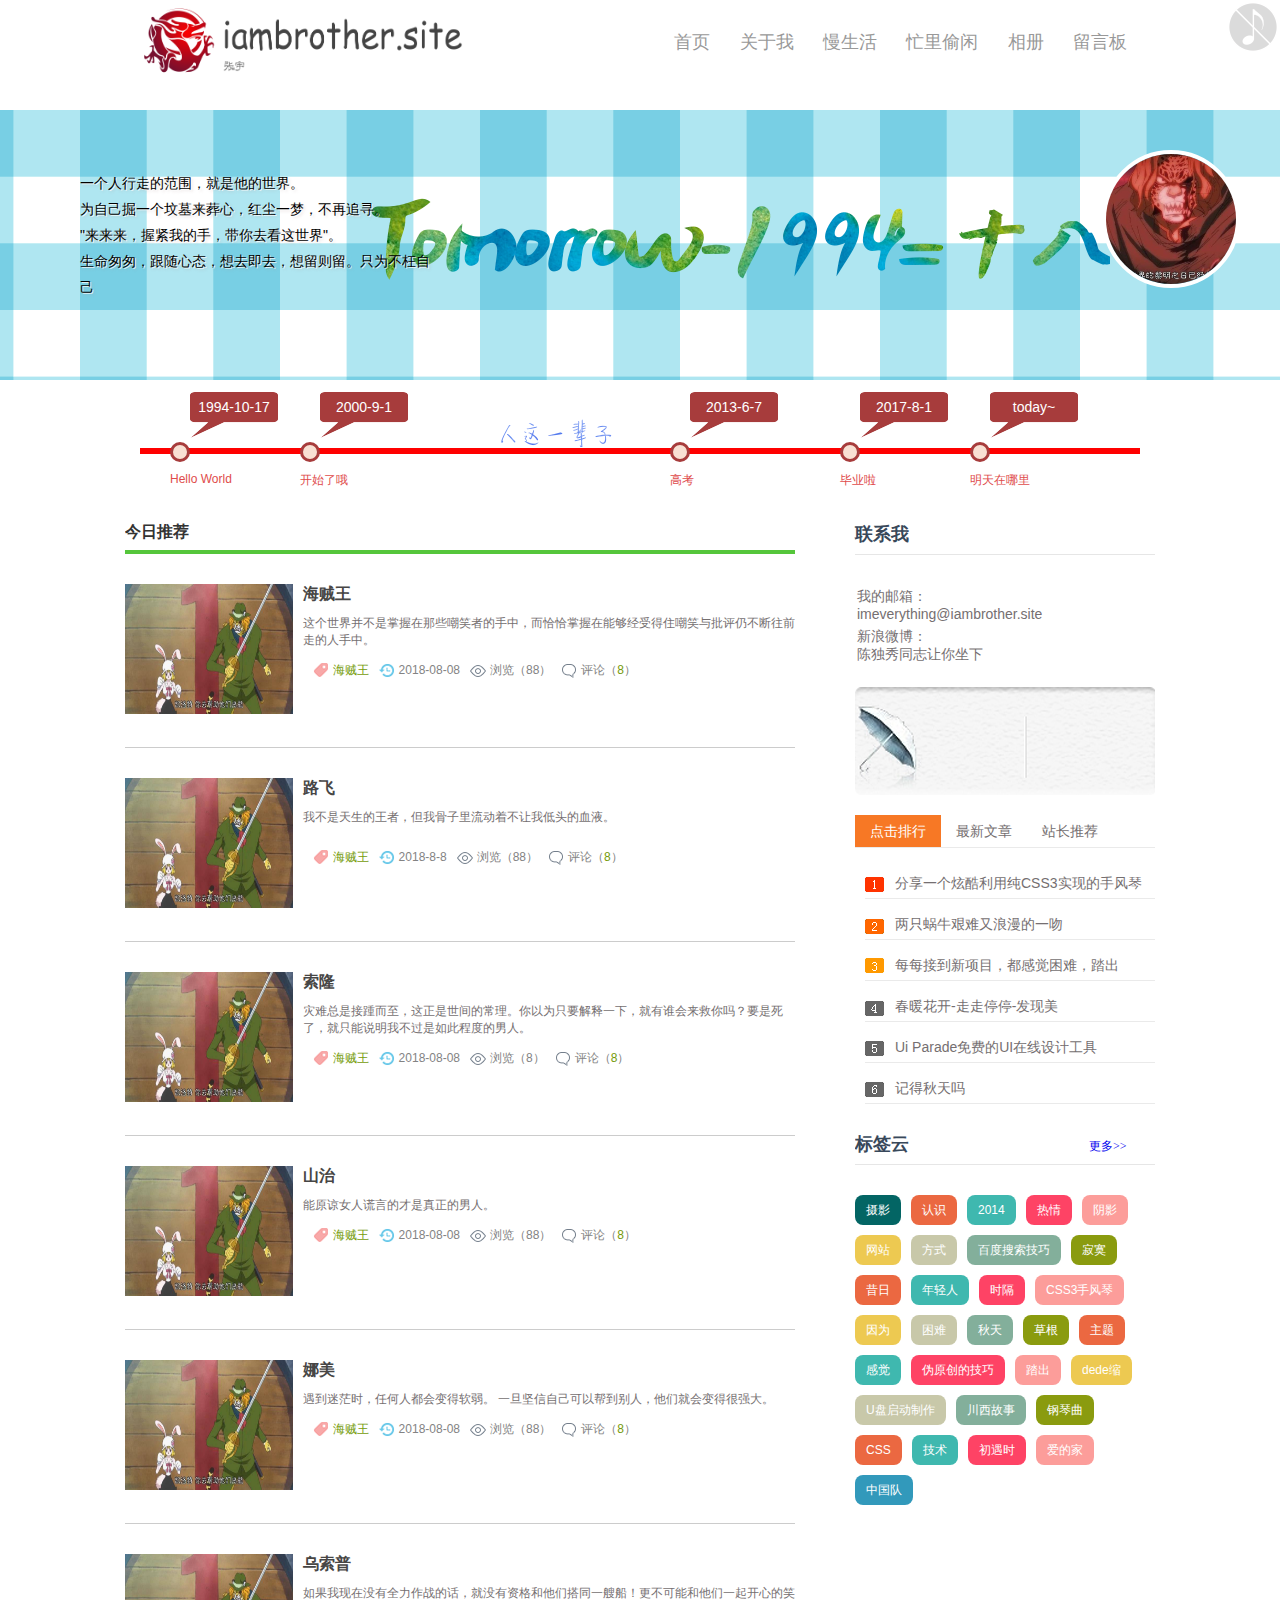
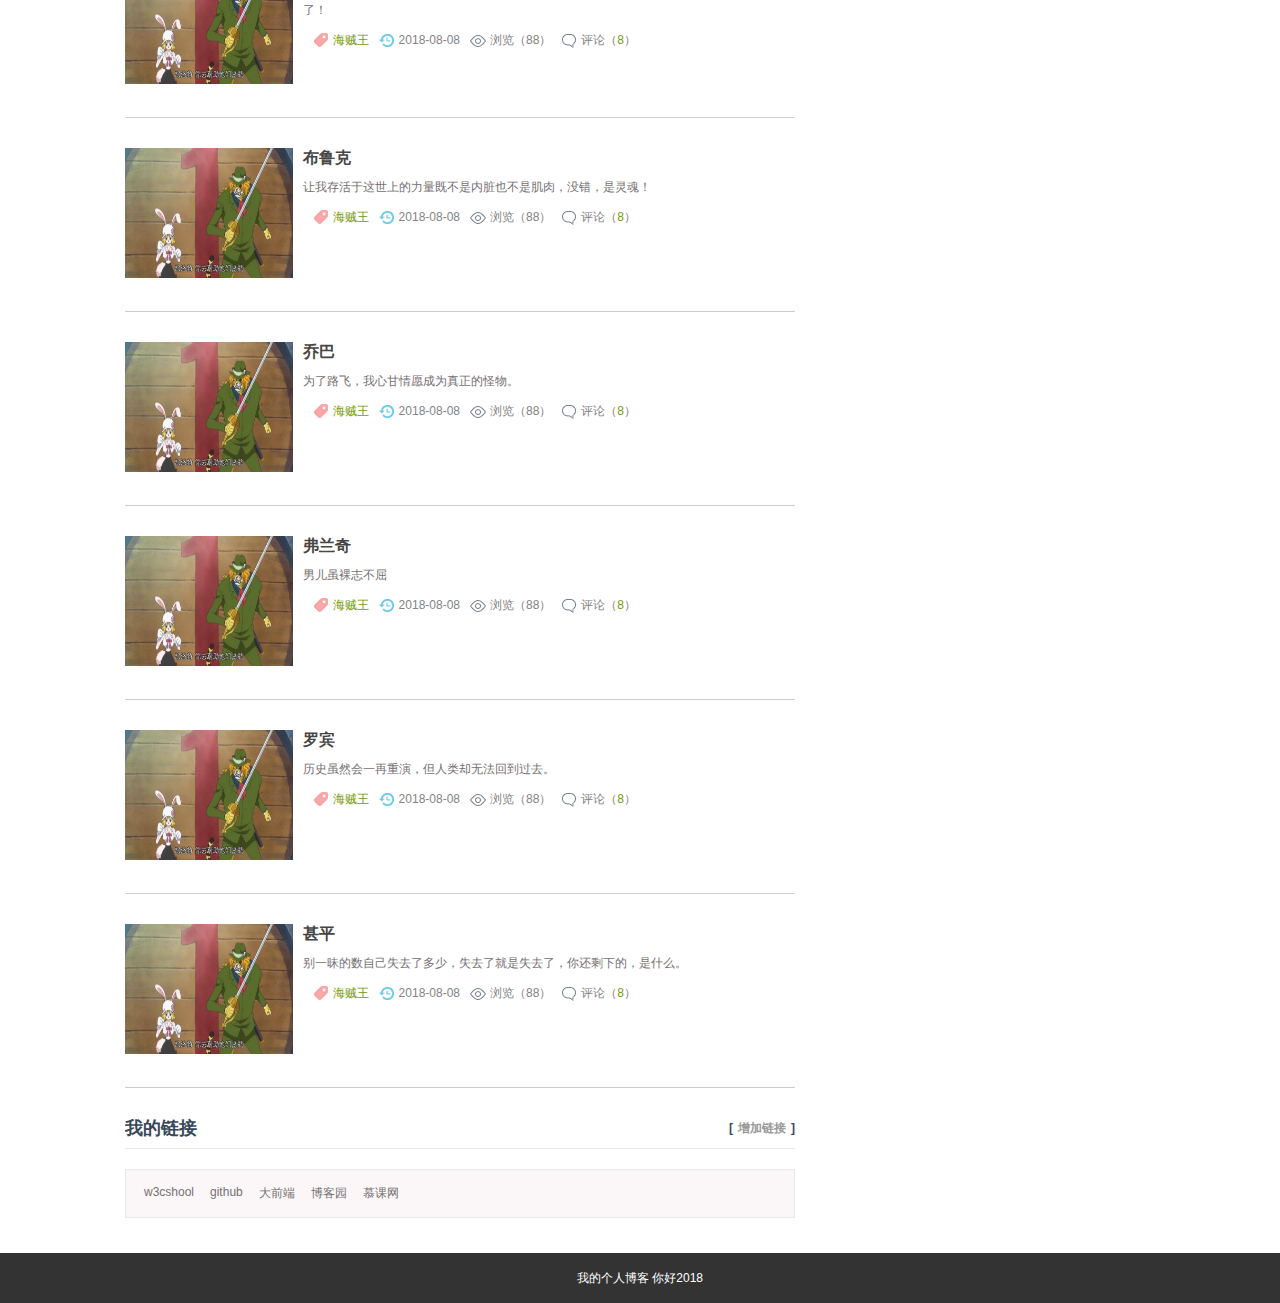
==== index.html @ b1990b12 "第一次上传" ====
<!DOCTYPE html>
<html lang="en">
<head>
	<meta charset="UTF-8">
	<title>Document</title>
<link rel="stylesheet" type="text/css" href="CSS/index.css">
<link rel="stylesheet" type="text/css" href="CSS/bgm.css">
<script type="text/javascript" src="JS/jquery-3.3.1.js"></script>
<script type="text/javascript" src="JS/jquery-migrate-1.4.1.js"></script>
<script type="text/javascript" src="JS/index.js"></script>
<script type="text/javascript" src="JS/gotop.js"></script>

</head>
<body>
 <header>
        <div id="logo"><a href="index.html" title="我的个人博客"><img src="img/logo.png" width="330" height="80"></a></div>
        <!-- nav start-->
        <nav class="topnav" id="topnav"> 
          <ul>
              <li><a href="index.html">首页</a></li>
              <li><a href="aboutme.html">关于我</a></li>
              <li><a href="mark-life.html">慢生活</a></li>
              <li><a href="">忙里偷闲</a></li>
              <li><a href="">相册</a></li>
              <li><a href="">留言板</a></li>
          </ul>
        </nav>
          <!-- nav end -->
    </header>
    <!-- banner -->
<div class="banner">
        <section class="box">
            <ul class="texts">
                <p>一个人行走的范围，就是他的世界。</p>
                <p>为自己掘一个坟墓来葬心，红尘一梦，不再追寻。</p>
                <p>"来来来，握紧我的手，带你去看这世界"。</p>
                <p>生命匆匆，跟随心态，想去即去，想留则留。只为不枉自己 </p>
            </ul>
            <div class="avatar"><a href="#"><span>我的个人博客</span></a></div>
        </section>
    </div>
    <!-- banner end -->
    <!-- memory-day start -->
    <div class="memorial_day">
        <div class="time_axis"></div>
        <ul>
            <li class="n1"><a href="#">Hello World</a>
                <div class="dateview" target="_blank">1994-10-17</div>
            </li>
            <li class="n2"><a href="#" target="_blank">开始了哦</a>
                <div class="dateview">2000-9-1</div>
            </li>
            <li class="n3"><a href="#" target="_blank">高考</a>
                <div class="dateview">2013-6-7</div>
            </li>
            <li class="n4"><a href="#" target="_blank">毕业啦</a>
                <div class="dateview">2017-8-1</div>
            </li>
            <li class="n5"><a href="#" target="_blank">明天在哪里</a>
                <div class="dateview">today~</div>
            </li>
        </ul>
    </div>
    <!-- memory-day end -->
    <!-- bgm start -->
    <div style="display: block;z-index:999999" class="bgm">
        <audio src="bgm/周新诚 - 晚睡的姑娘.mp3" id="music" autoplay>你的浏览器不支持，请更新</audio>
        <div id="btn-music">
            <img src="img/music_off.png" alt="" id="btn-music-on" class="hide" />
            <img src="img/music_no.png" alt="" id="btn-music-off" />
        </div>
    </div>
    <!-- bgm end -->

    <!--article主体-->
    <article>
        <!--l_box-left开始-->
        <div class="l_box f_l">
            <!--topnews内容 start-->
            <div class="topnews">
                <h2> 今日推荐 </h2>
                 <div class="blogs">
                    <figure><a href='#' class='preview'><img src='img/佩德罗.jpg'/></a> </figure>
                    <h3><a href="#">海贼王</a></h3>
                    <p>这个世界并不是掌握在那些嘲笑者的手中，而恰恰掌握在能够经受得住嘲笑与批评仍不断往前走的人手中。</p>
                    <ul>
                        <p class="autor"> <span class="tag f_l"><a href="#">海贼王</a></span> <span class="dtime f_l">2018-08-08</span> <span class="viewnum f_l">浏览（88）</span> <span class="pingl f_l">评论（<a>8</a>）</span> </p>
                    </ul>
                </div>
                <div class="blogs">
                    <figure><a href='#' class='preview'><img src='img/佩德罗.jpg'/></a> </figure>
                    <h3><a href="#">路飞</a></h3>
                    <p>我不是天生的王者，但我骨子里流动着不让我低头的血液。</p>
                    <ul class="autor">
                        <p class="autor"> 
                          <span class="tag f_l"><a href="#">海贼王</a></span>
                           <span class="dtime f_l">2018-8-8</span> 
                           <span class="viewnum f_l">浏览（88）</span> 
                           <span class="pingl f_l">评论（<a>8</a>）</span> 
                         </p>
                    </ul>
                </div>
                <div class="blogs">
                    <figure><a href="#" class='preview'><img src='img/佩德罗.jpg'/></a> </figure>
                    <h3><a href="#">索隆</a></h3>
                    <p>灾难总是接踵而至，这正是世间的常理。你以为只要解释一下，就有谁会来救你吗？要是死了，就只能说明我不过是如此程度的男人。</p>
                    <ul>
                        <p class="autor"> <span class="tag f_l"><a href="#">海贼王</a></span> <span class="dtime f_l">2018-08-08</span> <span class="viewnum f_l">浏览（8）</span> <span class="pingl f_l">评论（<a>8</a>）</span> </p>
                    </ul>
                </div>
                <div class="blogs">
                    <figure><a href='#' class='preview'><img src='img/佩德罗.jpg'/></a> </figure>
                    <h3><a href="#">山治</a></h3>
                    <p>能原谅女人谎言的才是真正的男人。</p>
                    <ul>
                        <p class="autor"> <span class="tag f_l"><a href="#">海贼王</a></span> <span class="dtime f_l">2018-08-08</span> <span class="viewnum f_l">浏览（88）</span> <span class="pingl f_l">评论（<a>8</a>）</span> </p>
                    </ul>
                </div>
                <div class="blogs">
                    <figure><a href='#' class='preview'><img src='img/佩德罗.jpg'/></a> </figure>
                    <h3><a href="#">娜美</a></h3>
                    <p>遇到迷茫时，任何人都会变得软弱。 一旦坚信自己可以帮到别人，他们就会变得很强大。</p>
                    <ul>
                        <p class="autor"> <span class="tag f_l"><a href="#">海贼王</a></span> <span class="dtime f_l">2018-08-08</span> <span class="viewnum f_l">浏览（88）</span> <span class="pingl f_l">评论（<a>8</a>）</span> </p>
                    </ul>
                </div>
                <div class="blogs">
                    <figure><a href='#' class='preview'><img src='img/佩德罗.jpg'/></a> </figure>
                    <h3><a href="#">乌索普</a></h3>
                    <p>如果我现在没有全力作战的话，就没有资格和他们搭同一艘船！更不可能和他们一起开心的笑了！</p>
                    <ul>
                        <p class="autor"> <span class="tag f_l"><a href="#">海贼王</a></span> <span class="dtime f_l">2018-08-08</span> <span class="viewnum f_l">浏览（88）</span> <span class="pingl f_l">评论（<a>8</a>）</span> </p>
                    </ul>
                </div>
                <div class="blogs">
                    <figure><a href='#' class='preview'><img src='img/佩德罗.jpg'/></a> </figure>
                    <h3><a href="#">布鲁克</a></h3>
                    <p>让我存活于这世上的力量既不是内脏也不是肌肉，没错，是灵魂！</p>
                    <ul>
                        <p class="autor"> <span class="tag f_l"><a href="#">海贼王</a></span> <span class="dtime f_l">2018-08-08</span> <span class="viewnum f_l">浏览（88）</span> <span class="pingl f_l">评论（<a>8</a>）</span> </p>
                    </ul>
                </div>
                <div class="blogs">
                    <figure><a href='#' class='preview'><img src='img/佩德罗.jpg'/></a> </figure>
                    <h3><a href="#">乔巴</a></h3>
                    <p>为了路飞，我心甘情愿成为真正的怪物。</p>
                    <ul>
                        <p class="autor"> <span class="tag f_l"><a href="#">海贼王</a></span> <span class="dtime f_l">2018-08-08</span> <span class="viewnum f_l">浏览（88）</span> <span class="pingl f_l">评论（<a>8</a>）</span> </p>
                    </ul>
                </div>
                <div class="blogs">
                    <figure><a href='#' class='preview'><img src='img/佩德罗.jpg'/></a> </figure>
                    <h3><a href="#">弗兰奇</a></h3>
                    <p>男儿虽裸志不屈</p>
                    <ul>
                        <p class="autor"> <span class="tag f_l"><a href="#">海贼王</a></span> <span class="dtime f_l">2018-08-08</span> <span class="viewnum f_l">浏览（88）</span> <span class="pingl f_l">评论（<a>8</a>）</span> </p>
                    </ul>
                </div>
                <div class="blogs">
                    <figure><a href='#' class='preview'><img src='img/佩德罗.jpg'/></a> </figure>
                    <h3><a href="#">罗宾</a></h3>
                    <p>历史虽然会一再重演，但人类却无法回到过去。</p>
                    <ul>
                        <p class="autor"> <span class="tag f_l"><a href="#">海贼王</a></span> <span class="dtime f_l">2018-08-08</span> <span class="viewnum f_l">浏览（88）</span> <span class="pingl f_l">评论（<a>8</a>）</span> </p>
                    </ul>
                </div>
                <div class="blogs">
                    <figure><a href='#' class='preview'><img src='img/佩德罗.jpg'/></a> </figure>
                    <h3><a href="#">甚平</a></h3>
                    <p>别一昧的数自己失去了多少，失去了就是失去了，你还剩下的，是什么。</p>
                    <ul>
                        <p class="autor"> <span class="tag f_l"><a href="#">海贼王</a></span> <span class="dtime f_l">2018-08-08</span> <span class="viewnum f_l">浏览（88）</span> <span class="pingl f_l">评论（<a>8</a>）</span> </p>
                    </ul>
                </div>
                
              </div>
                <!--topnews内容 end-->
                <!-- link start -->
                <div class="links">
                    <h3><span>[<a href="#">增加链接</a>]</span>我的链接</h3>
                    <ul>
                        <li><a href='https://www.w3cschool.cn/' target='_blank'>w3cshool</a> </li>
                        <li><a href='https://github.com/' target='_blank'>github</a> </li>
                        <li><a href='http://www.daqianduan.com/' target='_blank'>大前端</a> </li>
                        <li><a href='https://www.cnblogs.com/' target='_blank'>博客园</a> </li>
                        <li><a href="https://www.imooc.com/" target="_block">慕课网</a></li>
                   </ul>

                 <!-- link end -->
        </div>
  </div>
  <div class="r_box f_r">
    <div class="tit01">
      <h3>联系我</h3>
      <div class="gzwm">
        <ul>
          <li>我的邮箱：<br>imeverything@iambrother.site</li>
          <li>新浪微博：<br>陈独秀同志让你坐下</li>
    
        </ul>
      </div>
    </div>
    <script type="text/javascript" src="js/jia.js" charset="utf-8"></script> 
    <!--tit01 end--> 
    
    <!--天气-->
    <div class="weather">
    <iframe width="250" scrolling="no" height="60" frameborder="0" allowtransparency="true" src="http://i.tianqi.com/index.php?c=code&id=12&icon=1&num=1"></iframe>
    </div> 
       <!-- 切换卡 start -->
  <div class="moreSelect" id="lp_right_select"> 
      <div class="ms-top">
        <ul class="hd" id="tab">
          <li class="cur"><a href="#">点击排行</a></li>
           <li><a href="#">最新文章</a></li>
            <li><a href="#">站长推荐</a></li>
         </ul>
                </div>
                <div class="ms-main" id="ms-main">
                    <div style="display: block;" class="bd bd-news">
                        <ul>
                            <li><a href="#" target="_blank">分享一个炫酷利用纯CSS3实现的手风琴</a></li>
                            <li><a href="#" target="_blank">两只蜗牛艰难又浪漫的一吻</a></li>
                            <li><a href="#" target="_blank">每每接到新项目，都感觉困难，踏出</a></li>
                            <li><a href="#" target="_blank">春暖花开-走走停停-发现美</a></li>
                            <li><a href="#" target="_blank">Ui Parade免费的UI在线设计工具</a></li>
                            <li><a href="#" target="_blank">记得秋天吗</a></li>
                        </ul>
                    </div>
                    <div class="bd bd-news">
                        <ul>
                            <li><a href="#" target="_blank">给我一个答案</a></li>
                            <li><a href="#" target="_blank">生活是什么？</a></li>
                            <li><a href="#" target="_blank">那些不是事</a></li>
                            <li><a href="#" target="_blank">路·过-喜欢在路上</a></li>
                            <li><a href="#" target="_blank">人生因分享,人生因分享的风景</a></li>
                            <li><a href="#" target="_blank">跟着自己的心走</a></li>
                        </ul>
                    </div>
                    <div class="bd bd-news">
                        <ul>
                            <li><a href="#" target="_blank">人生的感悟</a></li>
                            <li><a href="#" target="_blank">分享逗逼三人游云南旅行</a></li>
                            <li><a href="#" target="_blank">遇见一个未知的你</a></li>
                            <li><a href="#" target="_blank">重来</a></li>
                            <li><a href="#" target="_blank">简易选项卡</a></li>
                            <li><a href="#" target="_blank">中国女排3∶2险胜美国</a></li>
                        </ul>
                    </div>
                </div>
            </div>
   <!-- 切换卡 end -->
   <div class="cloud">
                <h3>标签云<a href="#">更多>></a></h3>
                <ul>
                    <li><a href="#" class='tagc1'>摄影</a></li>
                    <li><a href="#" class='tagc1'>认识</a></li>
                    <li><a href="#" class='tagc2'>2014</a></li>
                    <li><a href="#" class='tagc1'>热情</a></li>
                    <li><a href="#" class='tagc1'>阴影</a></li>
                    <li><a href="#" class='tagc2'>网站</a></li>
                    <li><a href="#" class='tagc2'>方式</a></li>
                    <li><a href="#" class='tagc2'>百度搜索技巧</a></li>
                    <li><a href="#" class='tagc1'>寂寞</a></li>
                    <li><a href="#" class='tagc1'>昔日</a></li>
                    <li><a href="#" class='tagc2'>年轻人</a></li>
                    <li><a href="#" class='tagc1'>时隔</a></li>
                    <li><a href="#" class='tagc2'>CSS3手风琴</a></li>
                    <li><a href="#" class='tagc2'>因为</a></li>
                    <li><a href="#" class='tagc1'>困难</a></li>
                    <li><a href="#" class='tagc1'>秋天</a></li>
                    <li><a href="#" class='tagc2'>草根</a></li>
                    <li><a href="#" class='tagc1'>主题</a></li>
                    <li><a href="#" class='tagc2'>感觉</a></li>
                    <li><a href="#" class='tagc2'>伪原创的技巧</a></li>
                    <li><a href="#" class='tagc2'>踏出</a></li>
                    <li><a href="#" class='tagc1'>dede缩</a></li>
                    <li><a href="#" class='tagc1'>U盘启动制作</a></li>
                    <li><a href="#" class='tagc2'>川西故事</a></li>
                    <li><a href="#" class='tagc1'>钢琴曲</a></li>
                    <li><a href="#" class='tagc1'>CSS</a></li>
                    <li><a href="#" class='tagc1'>技术</a></li>
                    <li><a href="#" class='tagc1'>初遇时</a></li>
                    <li><a href="#" class='tagc2'>爱的家</a></li>
                    <li><a href="#" class='tagc1'>中国队</a></li>
                </ul>
            </div>
 </div>
  </article>
   <footer>
        <p class="ft-copyright">我的个人博客 你好2018</p>
        <div id="tbox"> <a id="gotop" href="javascript:void(0)"></a> </div>
    </footer>
</body>
</html>
<script type="text/javascript" src="JS/silder.js"></script>
---- CSS/index.css ----
* { margin: 0; padding: 0 }
body { font: 12px  "Arial", Helvetica, sans-serif; color:#756F71 }
a{ list-style: none; text-decoration: none}
ul,li { list-style: none; }
header { width: 1000px; margin: auto; height:110px; position: relative; overflow: hidden }


#logo a { width: 260px; height:100px; position: absolute;/* background: url(../images/img/logo.jpg) no-repeat;*/ display: block }
nav { float: right; width: 100%; margin: 30px 0 0 0; text-align: right }
/*nav ul{float: right;}*/
nav ul li{display: inline-block;}
nav a { position: relative; display: inline-block; font-size: 18px; color:#999; font-family: "Arial", Helvetica, sans-serif; }
nav a:hover { color:#CC3;}
.topnav a { margin: 0 5px; padding: 0 8px; }
#topnav_current { color: #e15782; }
.banner { background: url(../img/banner.png) top center;  width:100%;height: 270px; overflow: hidden }
.texts { width: 350px; line-height: 26px; margin: 60px 0 0 20px; float: left; font-size: 14px; color:black;}
.texts p { -webkit-transform: translate(60px,0); -moz-transform: translate(60px,0); -o-transform: translate(60px,0); -ms-transform: translate(60px,0); transform: translate(60px,0); text-shadow: 1px 1px 0 rgba(255, 255, 255, 0.8), 2px 2px 3px rgba(180, 151, 151, 0.3); }
.texts p:nth-child(1) { -webkit-animation: animations 4s linear 1s backwards; -moz-animation: animations 4s linear 1s backwards; -o-animation: animations 4s linear 1s backwards; -ms-animation: animations 4s linear 1s backwards; animation: animations 4s linear 1s backwards; }
.texts p:nth-child(2) { -webkit-animation: animations 4s linear 4s backwards; -moz-animation: animations 4s linear 4s backwards; -o-animation: animations 4s linear 4s backwards; -ms-animation: animations 4s linear 4s backwards; animation: animations 4s linear 4s backwards; }
.texts p:nth-child(3) { -webkit-animation: animations2 5s ease-in-out 7s backwards; -moz-animation: animations2 5s ease-in-out 7s backwards; -o-animation: animations2 5s ease-in-out 7s backwards; -ms-animation: animations2 5s ease-in-out 7s backwards; animation: animations2 5s ease-in-out 7s backwards; }
.texts p:nth-child(4) { -webkit-animation: animations2 9s ease-in-out 8s backwards; -moz-animation: animations2 5s ease-in-out 7s backwards; -o-animation: animations2 5s ease-in-out 7s backwards; -ms-animation: animations2 5s ease-in-out 7s backwards; animation: animations2 5s ease-in-out 7s backwards; }

@-webkit-keyframes animations { 0% {
-webkit-transform:translate(0);
opacity:0;
}
 50% {
-webkit-transform:translate(30px);
opacity:.5;
}
 100% {
-webkit-transform:translate(60px);
opacity:1;
}
}
@-moz-keyframes animations { 0% {
-moz-transform:translate(0);
opacity:0;
}
 50% {
-moz-transform:translate(30px);
opacity:.5;
}
 100% {
-moz-transform:translate(60px);
opacity:1;
}
}
@-o-keyframes animations { 0% {
-o-transform:translate(0);
opacity:0;
}
 50% {
-o-transform:translate(30px);
opacity:.5;
}
 100% {
-o-transform:translate(60px);
opacity:1;
}
}
@-ms-keyframes animations { 0% {
-ms-transform:translate(0);
opacity:0;
}
 50% {
-ms-transform:translate(30px);
opacity:.5;
}
 100% {
-ms-transform:translate(60px);
opacity:1;
}
}
@keyframes animations { 0% {
transform:translate(0);
opacity:0;
}
 50% {
transform:translate(30px);
opacity:.5;
}
 100% {
transform:translate(60px);
opacity:1;
}
}
@-webkit-keyframes animations2 { 0% {
opacity:0;
}
 40% {
opacity:.8;
}
 45% {
opacity:.3;
}
 50% {
opacity:.8;
}
 55% {
opacity:.3;
}
 60% {
opacity:.8;
}
 100% {
opacity:1;
}
}
@-moz-keyframes animations2 { 0% {
opacity:0;
}
 40% {
opacity:.8;
}
 45% {
opacity:.3;
}
 50% {
opacity:.8;
}
 55% {
opacity:.3;
}
 60% {
opacity:.8;
}
 100% {
opacity:1;
}
}
@-o-keyframes animations2 { 0% {
opacity:0;
}
 40% {
opacity:.8;
}
 45% {
opacity:.3;
}
 50% {
opacity:.8;
}
 55% {
opacity:.3;
}
 60% {
opacity:.8;
}
 100% {
opacity:1;
}
}
@-ms-keyframes animations2 { 0% {
opacity:0;
}
 40% {
opacity:.8;
}
 45% {
opacity:.3;
}
 50% {
opacity:.8;
}
 55% {
opacity:.3;
}
 60% {
opacity:.8;
}
 100% {
opacity:1;
}
}
@keyframes animations2 { 0% {
opacity:0;
}
 40% {
opacity:.8;
}
 45% {
opacity:.3;
}
 50% {
opacity:.8;
}
 55% {
opacity:.3;
}
 60% {
opacity:.8;
}
 100% {
opacity:1;
}
}
.avatar { float: right; margin:40px; width: 130px; height: 130px; border-radius: 100%; overflow: hidden; border: #FFF 4px solid }
.avatar a { display: block; padding-top: 97px; width: 160px; background: url(../img/photo.jpg) no-repeat; background-size: 130px 130px }
.avatar a span { display: block; margin-top: 63px; padding-top: 8px; width: 130px; height: 55px; text-align: center; line-height: 20px; color: #fff; background: rgba(0, 0, 0, .5); -webkit-transition: margin-top .2s ease-in-out; -moz-transition: margin-top .2s ease-in-out; -o-transition: margin-top .2s ease-in-out; transition: margin-top .2s ease-in-out; }
.avatar a:hover span { display: block; margin-top: 0; }
.memorial_day { width: 1000px; margin:8px auto auto; overflow: hidden; position: relative; padding: 60px; background: url(../img/人这一辈子.png) no-repeat 400px 30px }
.time_axis { background:#FF0000; height: 6px; width: 100%; animation: time_a 5s; -moz-animation: time_a 5s; /* Firefox */ -webkit-animation: time_a 5s; /* Safari and Chrome */ -o-animation: time_a 5s; /* Opera */ }
@keyframes time_a { 0% {
width:0px;
}
25% {
width:250px;
}
50% {
width:500px;
}
100% {
width:1000px;
}
}
 @-moz-keyframes time_a { 0% {
width:0px;
}
25% {
width:250px;
}
50% {
width:500px;
}
100% {
width:1000px;
}
}
 @-webkit-keyframes time_a{ 0% {
width:0px;
}
25% {
width:250px;
}
50% {
width:500px;
}
100% {
width:1000px;
}
}
 @-o-keyframes time_a  { 0% {
width:0px;
}
25% {
width:250px;
}
50% {
width:500px;
}
100% {
width:1000px;
}
}
.dateview { position: absolute; top: -50px; left: 20px; display: block; width: 88px; background: url(../img/dtime.png) no-repeat; color:#FFF; height: 46px; line-height: 30px; text-align: center ;font-size: 14px;}
.memorial_day ul li a { margin-top: 30px; display: block; color: #e04b4b }
.memorial_day ul li a:hover { text-decoration: underline }
.memorial_day ul li::before { content: ""; width: 14px; height: 14px; border-radius: 50%; position: absolute; background: #f8e0d3; border: 3px solid #a73c3c; }
.memorial_day ul li:hover::before { background: #00FF00; border-color: #fe7008; }
.memorial_day ul li.n1 { position: absolute; top: 54px; left: 90px }
.memorial_day ul li.n2 { position: absolute; top: 54px; left: 220px }
.memorial_day ul li.n3 { position: absolute; top: 54px; left: 590px }
.memorial_day ul li.n4 { position: absolute; top: 54px; left: 760px }
.memorial_day ul li.n5 { position: absolute; top: 54px; left: 890px }
article { width: 1030px; margin: 0px auto 20px; overflow: hidden }
.l_box { width: 670px; }
.r_box { width: 300px; }
.f_r { float: right }
.f_l { float: left }
.topnews { margin:0 0 20px 0;}
.topnews h2 { font-size: 16px; font-weight: bold; line-height: 36px; color: #333; border-bottom: #55c63b 4px solid; }
.topnews h2 b { }
.topnews h2 span { float: right; font-size: 12px; font-weight: normal; }
.topnews h2 span a { display: inline-block; padding: 0 5px; }
.topnews h2 span a:hover { color: #000 }
.blogs { padding: 30px 0; position: relative; border-bottom: #CCC 1px solid; overflow: hidden }
.blogs h3 { font-size: 16px; font-weight: bold; transition: all .5s; margin-bottom: 10px }
.blogs h3.hong a{ color:#F00; font-size: 16px; font-weight: bold; transition: all .5s; margin-bottom: 10px }
.blogs h3 a { color: #474645; }
.blogs h3 a:hover { color: #066; text-decoration: underline }
.blogs figure { float: left; width: 25%; overflow: hidden; margin:0 10px 0 0; }
.blogs figure img { width: 100%; height:130px; margin: auto; -moz-transition: all 0.5s; -webkit-transition: all 0.5s; -o-transition: all 0.5s; transition: all 0.5s; }
.blogs figure:hover img { -moz-transform: scale(1.1); -webkit-transform: scale(1.1); -o-transform: scale(1.1); -ms-transform: scale(1.1); }
.blogs ul { float: right; line-height: 22px; width: 72%; color: #756F71;}
.autor { overflow: hidden; /*clear: both;*/ margin: 10px 0; display: inline-block; color: #838383; width: 100%;  }
.autor span { margin: 0 10px 0 0; padding-left: 20px; }
.autor span a { color: #759b08; }
.autor span a:hover { text-decoration: underline }
.tag{ background: url(../img/newsbg01.png) no-repeat left center }

.dtime { background: url(../img/newsbg02.png) no-repeat left center }
.viewnum { background: url(../img/newsbg04.png) no-repeat left center }
.pingl { background: url(../img/newsbg03.png) no-repeat left center }

.links { width: 100%; overflow: hidden; clear: both }
.links h3 { line-height: 40px; color: #38485A; font-size: 18px; border-bottom: 1px solid #E6E6E6; height: 40px; margin-bottom: 20px }
.links h3 span { float: right; font-size: 12px; }
.links h3 span a { color: #999; padding: 0 5px }
.links h3 span a:hover { color: #F60; text-decoration: underline }
.links ul { background: #fbf7f8; padding: 10px; overflow: hidden; border: #e9e9e9 1px solid; margin-bottom:15px; }
.links ul li { float: left; padding: 5px 8px }
.links ul li a { color:#756F71; }
.links ul li a:hover { color: #000 }


.tit01 h3 { line-height: 40px; color: #38485A; font-size: 18px; border-bottom: 1px solid #E6E6E6; height: 40px }
.gzwm ul { width: 100%; margin: 30px 0 0; overflow: hidden }
.gzwm li { width: 200px; margin:3px 0; float: left; font-size: 14px; margin-left:2px;}

.weather { background: url(../img/weather_bg.png) no-repeat; height: 88px; margin: 20px 0;padding: 20px 0 0 110px; }

.moreSelect { width: 100%; margin:0px 0 20px 0; overflow: hidden }
.ms-top { height: 32px; border-bottom: solid 1px #EAEAEA; font-size: 14px }
#tab li a { float: left; height: 32px; cursor: pointer; line-height: 32px; color:#756F71; list-style-type: none; padding: 0 15px; }
#tab li.cur a { color: #fff; background: #f77825; }
.bd { display: none }
.bd-news ul { padding: 10px 0 0 10px; background: url(../img/ph2.png) no-repeat 10px 29px; }
.bd-news ul li { border-bottom: solid 1px #EAEAEA; line-height: 30px; height: 30px; overflow: hidden; font-size: 14px; padding: 10px 0 0 30px; }
.bd-news ul li a { display: block; color:#756F71;}
.bd-news ul li a:hover { color: #000; }
.bd-news ul li:hover { border-bottom: #000 1px solid; }

.cloud { width: 100%; clear: both; overflow: hidden; margin:0 0 25px 0; }
.cloud1{ margin:0 0 20px 0;}
.cloud h3 { line-height: 40px; color: #38485A; font-size: 18px; border-bottom: 1px solid #E6E6E6; height: 40px; }
.cloud h3 a{ font:normal 12px/40px ����; margin-left:180px;}
.cloud h3 a:hover{color:#F00;}
.cloud ul { margin: 20px 0 }
.cloud ul li { line-height: 24px; height: 24px; display: block; background: #999; float: left; padding: 3px 11px; margin: 10px 10px 0 0; border-radius: 8px; -moz-transition: all 0.5s; -webkit-transition: all 0.5s; -o-transition: all 0.5s; transition: all 0.5s; }
.cloud ul li a { color: #FFF }
.cloud ul li:nth-child(8n-7) { background: #8A9B0F }
.cloud ul li:nth-child(8n-6) { background: #EB6841 }
.cloud ul li:nth-child(8n-5) { background: #3FB8AF }
.cloud ul li:nth-child(8n-4) { background: #FE4365 }
.cloud ul li:nth-child(8n-3) { background: #FC9D9A }
.cloud ul li:nth-child(8n-2) { background: #EDC951 }
.cloud ul li:nth-child(8n-1) { background: #C8C8A9 }
.cloud ul li:nth-child(8n) { background: #83AF9B }
.cloud ul li:first-child { background: #036564 }
.cloud ul li:last-child { background: #3299BB }
.cloud ul li:hover { border-radius: 0; text-shadow: #000 1px 1px 1px }

footer { background: #333; width: 100%; clear: both; text-align: center; height:50px; }
.ft-copyright { color: #fff; line-height: 50px; }

#tbox { width: 54px; float: right; position: fixed; right: 50px; bottom: 15px; } 
 #gotop { width: 50px; height: 50px; display: block; background: url(../img/TOP.png) no-repeat ; }
 #gotop:hover { opacity: 0.5 }
---- CSS/bgm.css ----
.bgm{
	position: fixed;
	right: 2px;
	top:2px;
}
.hide{
    display:none;
}
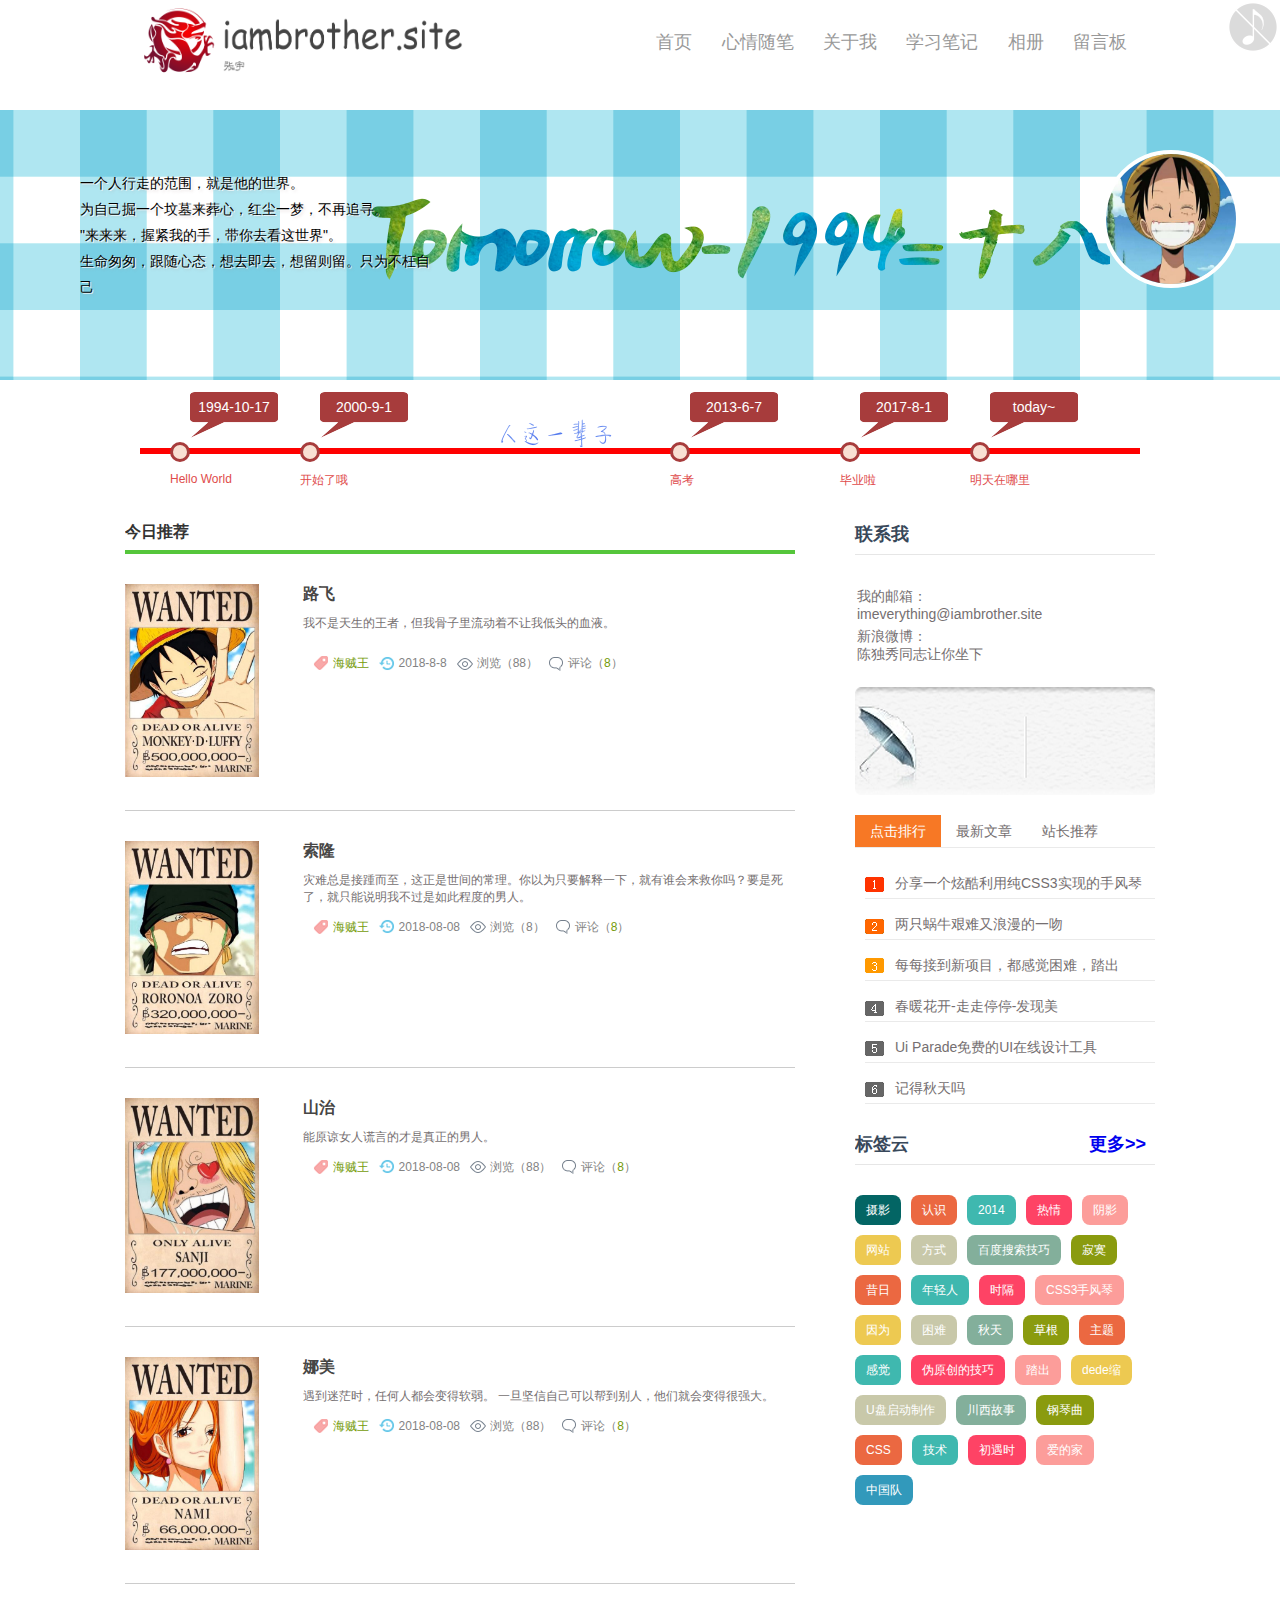
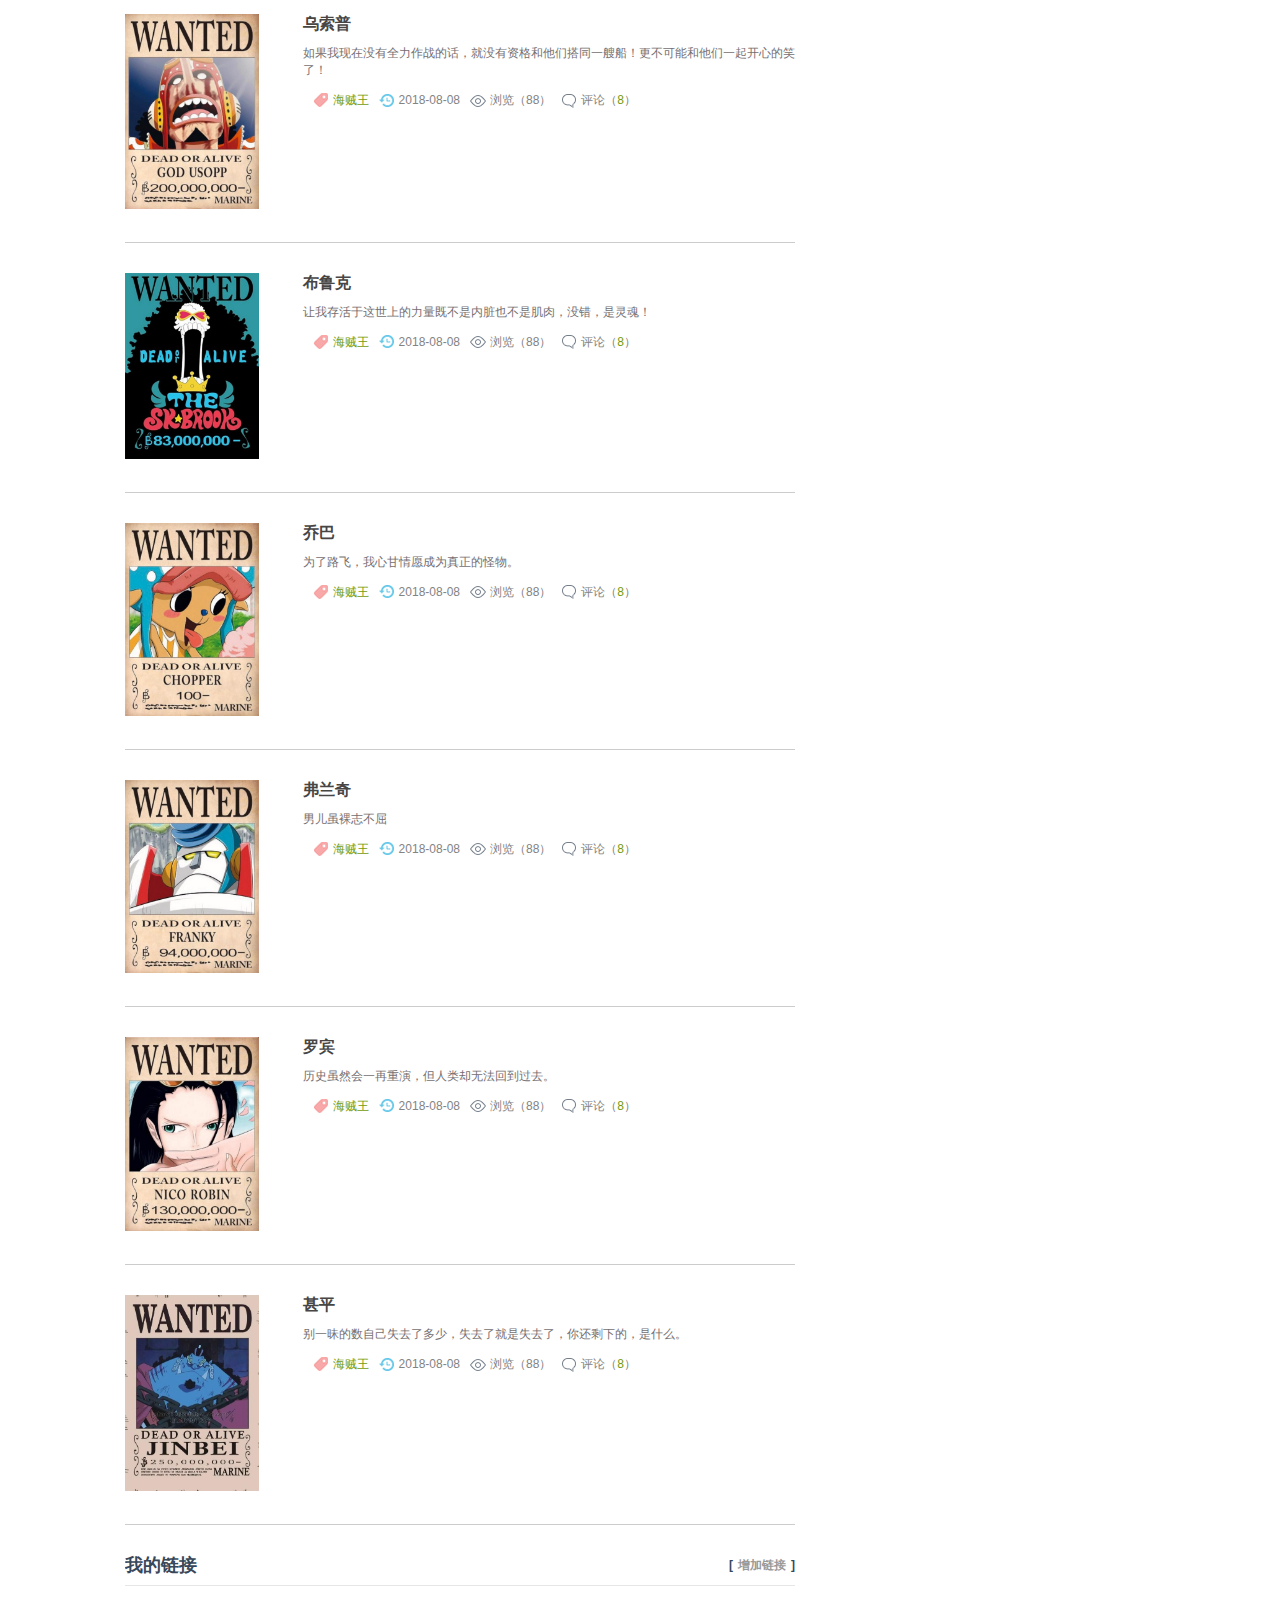
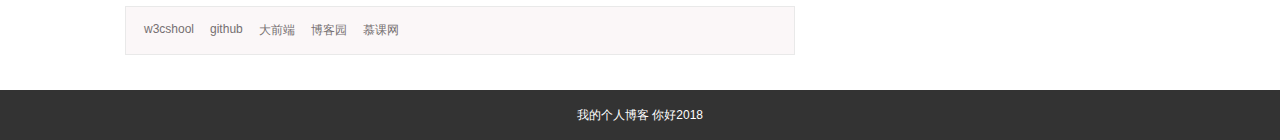
==== commit ba73e0b7: "小调整" ====
--- a/index.html
+++ b/index.html
@@ -18,9 +18,9 @@
         <nav class="topnav" id="topnav"> 
           <ul>
               <li><a href="index.html">首页</a></li>
+              <li><a href="mark-life.html">心情随笔</a></li>
               <li><a href="aboutme.html">关于我</a></li>
-              <li><a href="mark-life.html">慢生活</a></li>
-              <li><a href="">忙里偷闲</a></li>
+              <li><a href="">学习笔记</a></li>
               <li><a href="">相册</a></li>
               <li><a href="">留言板</a></li>
           </ul>
@@ -79,16 +79,9 @@
             <!--topnews内容 start-->
             <div class="topnews">
                 <h2> 今日推荐 </h2>
-                 <div class="blogs">
-                    <figure><a href='#' class='preview'><img src='img/佩德罗.jpg'/></a> </figure>
-                    <h3><a href="#">海贼王</a></h3>
-                    <p>这个世界并不是掌握在那些嘲笑者的手中，而恰恰掌握在能够经受得住嘲笑与批评仍不断往前走的人手中。</p>
-                    <ul>
-                        <p class="autor"> <span class="tag f_l"><a href="#">海贼王</a></span> <span class="dtime f_l">2018-08-08</span> <span class="viewnum f_l">浏览（88）</span> <span class="pingl f_l">评论（<a>8</a>）</span> </p>
-                    </ul>
-                </div>
-                <div class="blogs">
-                    <figure><a href='#' class='preview'><img src='img/佩德罗.jpg'/></a> </figure>
+                 
+                <div class="blogs">
+                    <figure><a href='#' class='preview'><img src='img/picture/路飞.jpg'/></a> </figure>
                     <h3><a href="#">路飞</a></h3>
                     <p>我不是天生的王者，但我骨子里流动着不让我低头的血液。</p>
                     <ul class="autor">
@@ -101,7 +94,7 @@
                     </ul>
                 </div>
                 <div class="blogs">
-                    <figure><a href="#" class='preview'><img src='img/佩德罗.jpg'/></a> </figure>
+                    <figure><a href="#" class='preview'><img src='img/picture/索隆.jpg'/></a> </figure>
                     <h3><a href="#">索隆</a></h3>
                     <p>灾难总是接踵而至，这正是世间的常理。你以为只要解释一下，就有谁会来救你吗？要是死了，就只能说明我不过是如此程度的男人。</p>
                     <ul>
@@ -109,7 +102,7 @@
                     </ul>
                 </div>
                 <div class="blogs">
-                    <figure><a href='#' class='preview'><img src='img/佩德罗.jpg'/></a> </figure>
+                    <figure><a href='#' class='preview'><img src='img/picture/山治.jpg'/></a> </figure>
                     <h3><a href="#">山治</a></h3>
                     <p>能原谅女人谎言的才是真正的男人。</p>
                     <ul>
@@ -117,7 +110,7 @@
                     </ul>
                 </div>
                 <div class="blogs">
-                    <figure><a href='#' class='preview'><img src='img/佩德罗.jpg'/></a> </figure>
+                    <figure><a href='#' class='preview'><img src='img/picture/娜美.jpg'/></a> </figure>
                     <h3><a href="#">娜美</a></h3>
                     <p>遇到迷茫时，任何人都会变得软弱。 一旦坚信自己可以帮到别人，他们就会变得很强大。</p>
                     <ul>
@@ -125,7 +118,7 @@
                     </ul>
                 </div>
                 <div class="blogs">
-                    <figure><a href='#' class='preview'><img src='img/佩德罗.jpg'/></a> </figure>
+                    <figure><a href='#' class='preview'><img src='img/picture/乌索普.jpg'/></a> </figure>
                     <h3><a href="#">乌索普</a></h3>
                     <p>如果我现在没有全力作战的话，就没有资格和他们搭同一艘船！更不可能和他们一起开心的笑了！</p>
                     <ul>
@@ -133,7 +126,7 @@
                     </ul>
                 </div>
                 <div class="blogs">
-                    <figure><a href='#' class='preview'><img src='img/佩德罗.jpg'/></a> </figure>
+                    <figure><a href='#' class='preview'><img src='img/picture/布鲁克.jpg'/></a> </figure>
                     <h3><a href="#">布鲁克</a></h3>
                     <p>让我存活于这世上的力量既不是内脏也不是肌肉，没错，是灵魂！</p>
                     <ul>
@@ -141,7 +134,7 @@
                     </ul>
                 </div>
                 <div class="blogs">
-                    <figure><a href='#' class='preview'><img src='img/佩德罗.jpg'/></a> </figure>
+                    <figure><a href='#' class='preview'><img src='img/picture/乔巴.jpg'/></a> </figure>
                     <h3><a href="#">乔巴</a></h3>
                     <p>为了路飞，我心甘情愿成为真正的怪物。</p>
                     <ul>
@@ -149,7 +142,7 @@
                     </ul>
                 </div>
                 <div class="blogs">
-                    <figure><a href='#' class='preview'><img src='img/佩德罗.jpg'/></a> </figure>
+                    <figure><a href='#' class='preview'><img src='img/picture/弗兰奇.jpg'/></a> </figure>
                     <h3><a href="#">弗兰奇</a></h3>
                     <p>男儿虽裸志不屈</p>
                     <ul>
@@ -157,7 +150,7 @@
                     </ul>
                 </div>
                 <div class="blogs">
-                    <figure><a href='#' class='preview'><img src='img/佩德罗.jpg'/></a> </figure>
+                    <figure><a href='#' class='preview'><img src='img/picture/罗宾.jpg'/></a> </figure>
                     <h3><a href="#">罗宾</a></h3>
                     <p>历史虽然会一再重演，但人类却无法回到过去。</p>
                     <ul>
@@ -165,7 +158,7 @@
                     </ul>
                 </div>
                 <div class="blogs">
-                    <figure><a href='#' class='preview'><img src='img/佩德罗.jpg'/></a> </figure>
+                    <figure><a href='#' class='preview'><img src='img/picture/甚平.jpg'/></a> </figure>
                     <h3><a href="#">甚平</a></h3>
                     <p>别一昧的数自己失去了多少，失去了就是失去了，你还剩下的，是什么。</p>
                     <ul>
@@ -292,5 +285,4 @@
         <div id="tbox"> <a id="gotop" href="javascript:void(0)"></a> </div>
     </footer>
 </body>
-</html>
-<script type="text/javascript" src="JS/silder.js"></script>+</html>--- a/CSS/index.css
+++ b/CSS/index.css
@@ -1,350 +1,931 @@
-* { margin: 0; padding: 0 }
-body { font: 12px  "Arial", Helvetica, sans-serif; color:#756F71 }
-a{ list-style: none; text-decoration: none}
-ul,li { list-style: none; }
-header { width: 1000px; margin: auto; height:110px; position: relative; overflow: hidden }
-
-
-#logo a { width: 260px; height:100px; position: absolute;/* background: url(../images/img/logo.jpg) no-repeat;*/ display: block }
-nav { float: right; width: 100%; margin: 30px 0 0 0; text-align: right }
+* {
+    margin: 0;
+    padding: 0
+}
+
+body {
+    font: 12px "Arial", Helvetica, sans-serif;
+    color: #756F71
+}
+
+a {
+    list-style: none;
+    text-decoration: none
+}
+
+ul,
+li {
+    list-style: none;
+}
+
+header {
+    width: 1000px;
+    margin: auto;
+    height: 110px;
+    position: relative;
+    overflow: hidden
+}
+
+
+#logo a {
+    width: 260px;
+    height: 100px;
+    position: absolute;
+    /* background: url(../images/img/logo.jpg) no-repeat;*/
+    display: block
+}
+
+nav {
+    float: right;
+    width: 100%;
+    margin: 30px 0 0 0;
+    text-align: right
+}
+
+
 /*nav ul{float: right;}*/
-nav ul li{display: inline-block;}
-nav a { position: relative; display: inline-block; font-size: 18px; color:#999; font-family: "Arial", Helvetica, sans-serif; }
-nav a:hover { color:#CC3;}
-.topnav a { margin: 0 5px; padding: 0 8px; }
-#topnav_current { color: #e15782; }
-.banner { background: url(../img/banner.png) top center;  width:100%;height: 270px; overflow: hidden }
-.texts { width: 350px; line-height: 26px; margin: 60px 0 0 20px; float: left; font-size: 14px; color:black;}
-.texts p { -webkit-transform: translate(60px,0); -moz-transform: translate(60px,0); -o-transform: translate(60px,0); -ms-transform: translate(60px,0); transform: translate(60px,0); text-shadow: 1px 1px 0 rgba(255, 255, 255, 0.8), 2px 2px 3px rgba(180, 151, 151, 0.3); }
-.texts p:nth-child(1) { -webkit-animation: animations 4s linear 1s backwards; -moz-animation: animations 4s linear 1s backwards; -o-animation: animations 4s linear 1s backwards; -ms-animation: animations 4s linear 1s backwards; animation: animations 4s linear 1s backwards; }
-.texts p:nth-child(2) { -webkit-animation: animations 4s linear 4s backwards; -moz-animation: animations 4s linear 4s backwards; -o-animation: animations 4s linear 4s backwards; -ms-animation: animations 4s linear 4s backwards; animation: animations 4s linear 4s backwards; }
-.texts p:nth-child(3) { -webkit-animation: animations2 5s ease-in-out 7s backwards; -moz-animation: animations2 5s ease-in-out 7s backwards; -o-animation: animations2 5s ease-in-out 7s backwards; -ms-animation: animations2 5s ease-in-out 7s backwards; animation: animations2 5s ease-in-out 7s backwards; }
-.texts p:nth-child(4) { -webkit-animation: animations2 9s ease-in-out 8s backwards; -moz-animation: animations2 5s ease-in-out 7s backwards; -o-animation: animations2 5s ease-in-out 7s backwards; -ms-animation: animations2 5s ease-in-out 7s backwards; animation: animations2 5s ease-in-out 7s backwards; }
-
-@-webkit-keyframes animations { 0% {
--webkit-transform:translate(0);
-opacity:0;
-}
- 50% {
--webkit-transform:translate(30px);
-opacity:.5;
-}
- 100% {
--webkit-transform:translate(60px);
-opacity:1;
-}
-}
-@-moz-keyframes animations { 0% {
--moz-transform:translate(0);
-opacity:0;
-}
- 50% {
--moz-transform:translate(30px);
-opacity:.5;
-}
- 100% {
--moz-transform:translate(60px);
-opacity:1;
-}
-}
-@-o-keyframes animations { 0% {
--o-transform:translate(0);
-opacity:0;
-}
- 50% {
--o-transform:translate(30px);
-opacity:.5;
-}
- 100% {
--o-transform:translate(60px);
-opacity:1;
-}
-}
-@-ms-keyframes animations { 0% {
--ms-transform:translate(0);
-opacity:0;
-}
- 50% {
--ms-transform:translate(30px);
-opacity:.5;
-}
- 100% {
--ms-transform:translate(60px);
-opacity:1;
-}
-}
-@keyframes animations { 0% {
-transform:translate(0);
-opacity:0;
-}
- 50% {
-transform:translate(30px);
-opacity:.5;
-}
- 100% {
-transform:translate(60px);
-opacity:1;
-}
-}
-@-webkit-keyframes animations2 { 0% {
-opacity:0;
-}
- 40% {
-opacity:.8;
-}
- 45% {
-opacity:.3;
-}
- 50% {
-opacity:.8;
-}
- 55% {
-opacity:.3;
-}
- 60% {
-opacity:.8;
-}
- 100% {
-opacity:1;
-}
-}
-@-moz-keyframes animations2 { 0% {
-opacity:0;
-}
- 40% {
-opacity:.8;
-}
- 45% {
-opacity:.3;
-}
- 50% {
-opacity:.8;
-}
- 55% {
-opacity:.3;
-}
- 60% {
-opacity:.8;
-}
- 100% {
-opacity:1;
-}
-}
-@-o-keyframes animations2 { 0% {
-opacity:0;
-}
- 40% {
-opacity:.8;
-}
- 45% {
-opacity:.3;
-}
- 50% {
-opacity:.8;
-}
- 55% {
-opacity:.3;
-}
- 60% {
-opacity:.8;
-}
- 100% {
-opacity:1;
-}
-}
-@-ms-keyframes animations2 { 0% {
-opacity:0;
-}
- 40% {
-opacity:.8;
-}
- 45% {
-opacity:.3;
-}
- 50% {
-opacity:.8;
-}
- 55% {
-opacity:.3;
-}
- 60% {
-opacity:.8;
-}
- 100% {
-opacity:1;
-}
-}
-@keyframes animations2 { 0% {
-opacity:0;
-}
- 40% {
-opacity:.8;
-}
- 45% {
-opacity:.3;
-}
- 50% {
-opacity:.8;
-}
- 55% {
-opacity:.3;
-}
- 60% {
-opacity:.8;
-}
- 100% {
-opacity:1;
-}
-}
-.avatar { float: right; margin:40px; width: 130px; height: 130px; border-radius: 100%; overflow: hidden; border: #FFF 4px solid }
-.avatar a { display: block; padding-top: 97px; width: 160px; background: url(../img/photo.jpg) no-repeat; background-size: 130px 130px }
-.avatar a span { display: block; margin-top: 63px; padding-top: 8px; width: 130px; height: 55px; text-align: center; line-height: 20px; color: #fff; background: rgba(0, 0, 0, .5); -webkit-transition: margin-top .2s ease-in-out; -moz-transition: margin-top .2s ease-in-out; -o-transition: margin-top .2s ease-in-out; transition: margin-top .2s ease-in-out; }
-.avatar a:hover span { display: block; margin-top: 0; }
-.memorial_day { width: 1000px; margin:8px auto auto; overflow: hidden; position: relative; padding: 60px; background: url(../img/人这一辈子.png) no-repeat 400px 30px }
-.time_axis { background:#FF0000; height: 6px; width: 100%; animation: time_a 5s; -moz-animation: time_a 5s; /* Firefox */ -webkit-animation: time_a 5s; /* Safari and Chrome */ -o-animation: time_a 5s; /* Opera */ }
-@keyframes time_a { 0% {
-width:0px;
-}
-25% {
-width:250px;
-}
-50% {
-width:500px;
-}
-100% {
-width:1000px;
-}
-}
- @-moz-keyframes time_a { 0% {
-width:0px;
-}
-25% {
-width:250px;
-}
-50% {
-width:500px;
-}
-100% {
-width:1000px;
-}
-}
- @-webkit-keyframes time_a{ 0% {
-width:0px;
-}
-25% {
-width:250px;
-}
-50% {
-width:500px;
-}
-100% {
-width:1000px;
-}
-}
- @-o-keyframes time_a  { 0% {
-width:0px;
-}
-25% {
-width:250px;
-}
-50% {
-width:500px;
-}
-100% {
-width:1000px;
-}
-}
-.dateview { position: absolute; top: -50px; left: 20px; display: block; width: 88px; background: url(../img/dtime.png) no-repeat; color:#FFF; height: 46px; line-height: 30px; text-align: center ;font-size: 14px;}
-.memorial_day ul li a { margin-top: 30px; display: block; color: #e04b4b }
-.memorial_day ul li a:hover { text-decoration: underline }
-.memorial_day ul li::before { content: ""; width: 14px; height: 14px; border-radius: 50%; position: absolute; background: #f8e0d3; border: 3px solid #a73c3c; }
-.memorial_day ul li:hover::before { background: #00FF00; border-color: #fe7008; }
-.memorial_day ul li.n1 { position: absolute; top: 54px; left: 90px }
-.memorial_day ul li.n2 { position: absolute; top: 54px; left: 220px }
-.memorial_day ul li.n3 { position: absolute; top: 54px; left: 590px }
-.memorial_day ul li.n4 { position: absolute; top: 54px; left: 760px }
-.memorial_day ul li.n5 { position: absolute; top: 54px; left: 890px }
-article { width: 1030px; margin: 0px auto 20px; overflow: hidden }
-.l_box { width: 670px; }
-.r_box { width: 300px; }
-.f_r { float: right }
-.f_l { float: left }
-.topnews { margin:0 0 20px 0;}
-.topnews h2 { font-size: 16px; font-weight: bold; line-height: 36px; color: #333; border-bottom: #55c63b 4px solid; }
-.topnews h2 b { }
-.topnews h2 span { float: right; font-size: 12px; font-weight: normal; }
-.topnews h2 span a { display: inline-block; padding: 0 5px; }
-.topnews h2 span a:hover { color: #000 }
-.blogs { padding: 30px 0; position: relative; border-bottom: #CCC 1px solid; overflow: hidden }
-.blogs h3 { font-size: 16px; font-weight: bold; transition: all .5s; margin-bottom: 10px }
-.blogs h3.hong a{ color:#F00; font-size: 16px; font-weight: bold; transition: all .5s; margin-bottom: 10px }
-.blogs h3 a { color: #474645; }
-.blogs h3 a:hover { color: #066; text-decoration: underline }
-.blogs figure { float: left; width: 25%; overflow: hidden; margin:0 10px 0 0; }
-.blogs figure img { width: 100%; height:130px; margin: auto; -moz-transition: all 0.5s; -webkit-transition: all 0.5s; -o-transition: all 0.5s; transition: all 0.5s; }
-.blogs figure:hover img { -moz-transform: scale(1.1); -webkit-transform: scale(1.1); -o-transform: scale(1.1); -ms-transform: scale(1.1); }
-.blogs ul { float: right; line-height: 22px; width: 72%; color: #756F71;}
-.autor { overflow: hidden; /*clear: both;*/ margin: 10px 0; display: inline-block; color: #838383; width: 100%;  }
-.autor span { margin: 0 10px 0 0; padding-left: 20px; }
-.autor span a { color: #759b08; }
-.autor span a:hover { text-decoration: underline }
-.tag{ background: url(../img/newsbg01.png) no-repeat left center }
-
-.dtime { background: url(../img/newsbg02.png) no-repeat left center }
-.viewnum { background: url(../img/newsbg04.png) no-repeat left center }
-.pingl { background: url(../img/newsbg03.png) no-repeat left center }
-
-.links { width: 100%; overflow: hidden; clear: both }
-.links h3 { line-height: 40px; color: #38485A; font-size: 18px; border-bottom: 1px solid #E6E6E6; height: 40px; margin-bottom: 20px }
-.links h3 span { float: right; font-size: 12px; }
-.links h3 span a { color: #999; padding: 0 5px }
-.links h3 span a:hover { color: #F60; text-decoration: underline }
-.links ul { background: #fbf7f8; padding: 10px; overflow: hidden; border: #e9e9e9 1px solid; margin-bottom:15px; }
-.links ul li { float: left; padding: 5px 8px }
-.links ul li a { color:#756F71; }
-.links ul li a:hover { color: #000 }
-
-
-.tit01 h3 { line-height: 40px; color: #38485A; font-size: 18px; border-bottom: 1px solid #E6E6E6; height: 40px }
-.gzwm ul { width: 100%; margin: 30px 0 0; overflow: hidden }
-.gzwm li { width: 200px; margin:3px 0; float: left; font-size: 14px; margin-left:2px;}
-
-.weather { background: url(../img/weather_bg.png) no-repeat; height: 88px; margin: 20px 0;padding: 20px 0 0 110px; }
-
-.moreSelect { width: 100%; margin:0px 0 20px 0; overflow: hidden }
-.ms-top { height: 32px; border-bottom: solid 1px #EAEAEA; font-size: 14px }
-#tab li a { float: left; height: 32px; cursor: pointer; line-height: 32px; color:#756F71; list-style-type: none; padding: 0 15px; }
-#tab li.cur a { color: #fff; background: #f77825; }
-.bd { display: none }
-.bd-news ul { padding: 10px 0 0 10px; background: url(../img/ph2.png) no-repeat 10px 29px; }
-.bd-news ul li { border-bottom: solid 1px #EAEAEA; line-height: 30px; height: 30px; overflow: hidden; font-size: 14px; padding: 10px 0 0 30px; }
-.bd-news ul li a { display: block; color:#756F71;}
-.bd-news ul li a:hover { color: #000; }
-.bd-news ul li:hover { border-bottom: #000 1px solid; }
-
-.cloud { width: 100%; clear: both; overflow: hidden; margin:0 0 25px 0; }
-.cloud1{ margin:0 0 20px 0;}
-.cloud h3 { line-height: 40px; color: #38485A; font-size: 18px; border-bottom: 1px solid #E6E6E6; height: 40px; }
-.cloud h3 a{ font:normal 12px/40px ����; margin-left:180px;}
-.cloud h3 a:hover{color:#F00;}
-.cloud ul { margin: 20px 0 }
-.cloud ul li { line-height: 24px; height: 24px; display: block; background: #999; float: left; padding: 3px 11px; margin: 10px 10px 0 0; border-radius: 8px; -moz-transition: all 0.5s; -webkit-transition: all 0.5s; -o-transition: all 0.5s; transition: all 0.5s; }
-.cloud ul li a { color: #FFF }
-.cloud ul li:nth-child(8n-7) { background: #8A9B0F }
-.cloud ul li:nth-child(8n-6) { background: #EB6841 }
-.cloud ul li:nth-child(8n-5) { background: #3FB8AF }
-.cloud ul li:nth-child(8n-4) { background: #FE4365 }
-.cloud ul li:nth-child(8n-3) { background: #FC9D9A }
-.cloud ul li:nth-child(8n-2) { background: #EDC951 }
-.cloud ul li:nth-child(8n-1) { background: #C8C8A9 }
-.cloud ul li:nth-child(8n) { background: #83AF9B }
-.cloud ul li:first-child { background: #036564 }
-.cloud ul li:last-child { background: #3299BB }
-.cloud ul li:hover { border-radius: 0; text-shadow: #000 1px 1px 1px }
-
-footer { background: #333; width: 100%; clear: both; text-align: center; height:50px; }
-.ft-copyright { color: #fff; line-height: 50px; }
-
-#tbox { width: 54px; float: right; position: fixed; right: 50px; bottom: 15px; } 
- #gotop { width: 50px; height: 50px; display: block; background: url(../img/TOP.png) no-repeat ; }
- #gotop:hover { opacity: 0.5 }+
+nav ul li {
+    display: inline-block;
+}
+
+nav a {
+    position: relative;
+    display: inline-block;
+    font-size: 18px;
+    color: #999;
+    font-family: "Arial", Helvetica, sans-serif;
+}
+
+nav a:hover {
+    color: #CC3;
+}
+
+.topnav a {
+    margin: 0 5px;
+    padding: 0 8px;
+}
+
+#topnav_current {
+    color: #e15782;
+}
+
+.banner {
+    background: url(../img/banner.png) top center;
+    width: 100%;
+    height: 270px;
+    overflow: hidden
+}
+
+.texts {
+    width: 350px;
+    line-height: 26px;
+    margin: 60px 0 0 20px;
+    float: left;
+    font-size: 14px;
+    color: black;
+}
+
+.texts p {
+    -webkit-transform: translate(60px, 0);
+    -moz-transform: translate(60px, 0);
+    -o-transform: translate(60px, 0);
+    -ms-transform: translate(60px, 0);
+    transform: translate(60px, 0);
+    text-shadow: 1px 1px 0 rgba(255, 255, 255, 0.8), 2px 2px 3px rgba(180, 151, 151, 0.3);
+}
+
+.texts p:nth-child(1) {
+    -webkit-animation: animations 4s linear 1s backwards;
+    -moz-animation: animations 4s linear 1s backwards;
+    -o-animation: animations 4s linear 1s backwards;
+    -ms-animation: animations 4s linear 1s backwards;
+    animation: animations 4s linear 1s backwards;
+}
+
+.texts p:nth-child(2) {
+    -webkit-animation: animations 4s linear 4s backwards;
+    -moz-animation: animations 4s linear 4s backwards;
+    -o-animation: animations 4s linear 4s backwards;
+    -ms-animation: animations 4s linear 4s backwards;
+    animation: animations 4s linear 4s backwards;
+}
+
+.texts p:nth-child(3) {
+    -webkit-animation: animations2 5s ease-in-out 7s backwards;
+    -moz-animation: animations2 5s ease-in-out 7s backwards;
+    -o-animation: animations2 5s ease-in-out 7s backwards;
+    -ms-animation: animations2 5s ease-in-out 7s backwards;
+    animation: animations2 5s ease-in-out 7s backwards;
+}
+
+.texts p:nth-child(4) {
+    -webkit-animation: animations2 9s ease-in-out 8s backwards;
+    -moz-animation: animations2 5s ease-in-out 7s backwards;
+    -o-animation: animations2 5s ease-in-out 7s backwards;
+    -ms-animation: animations2 5s ease-in-out 7s backwards;
+    animation: animations2 5s ease-in-out 7s backwards;
+}
+
+@-webkit-keyframes animations {
+    0% {
+        -webkit-transform: translate(0);
+        opacity: 0;
+    }
+    50% {
+        -webkit-transform: translate(30px);
+        opacity: .5;
+    }
+    100% {
+        -webkit-transform: translate(60px);
+        opacity: 1;
+    }
+}
+
+@-moz-keyframes animations {
+    0% {
+        -moz-transform: translate(0);
+        opacity: 0;
+    }
+    50% {
+        -moz-transform: translate(30px);
+        opacity: .5;
+    }
+    100% {
+        -moz-transform: translate(60px);
+        opacity: 1;
+    }
+}
+
+@-o-keyframes animations {
+    0% {
+        -o-transform: translate(0);
+        opacity: 0;
+    }
+    50% {
+        -o-transform: translate(30px);
+        opacity: .5;
+    }
+    100% {
+        -o-transform: translate(60px);
+        opacity: 1;
+    }
+}
+
+@-ms-keyframes animations {
+    0% {
+        -ms-transform: translate(0);
+        opacity: 0;
+    }
+    50% {
+        -ms-transform: translate(30px);
+        opacity: .5;
+    }
+    100% {
+        -ms-transform: translate(60px);
+        opacity: 1;
+    }
+}
+
+@keyframes animations {
+    0% {
+        transform: translate(0);
+        opacity: 0;
+    }
+    50% {
+        transform: translate(30px);
+        opacity: .5;
+    }
+    100% {
+        transform: translate(60px);
+        opacity: 1;
+    }
+}
+
+@-webkit-keyframes animations2 {
+    0% {
+        opacity: 0;
+    }
+    40% {
+        opacity: .8;
+    }
+    45% {
+        opacity: .3;
+    }
+    50% {
+        opacity: .8;
+    }
+    55% {
+        opacity: .3;
+    }
+    60% {
+        opacity: .8;
+    }
+    100% {
+        opacity: 1;
+    }
+}
+
+@-moz-keyframes animations2 {
+    0% {
+        opacity: 0;
+    }
+    40% {
+        opacity: .8;
+    }
+    45% {
+        opacity: .3;
+    }
+    50% {
+        opacity: .8;
+    }
+    55% {
+        opacity: .3;
+    }
+    60% {
+        opacity: .8;
+    }
+    100% {
+        opacity: 1;
+    }
+}
+
+@-o-keyframes animations2 {
+    0% {
+        opacity: 0;
+    }
+    40% {
+        opacity: .8;
+    }
+    45% {
+        opacity: .3;
+    }
+    50% {
+        opacity: .8;
+    }
+    55% {
+        opacity: .3;
+    }
+    60% {
+        opacity: .8;
+    }
+    100% {
+        opacity: 1;
+    }
+}
+
+@-ms-keyframes animations2 {
+    0% {
+        opacity: 0;
+    }
+    40% {
+        opacity: .8;
+    }
+    45% {
+        opacity: .3;
+    }
+    50% {
+        opacity: .8;
+    }
+    55% {
+        opacity: .3;
+    }
+    60% {
+        opacity: .8;
+    }
+    100% {
+        opacity: 1;
+    }
+}
+
+@keyframes animations2 {
+    0% {
+        opacity: 0;
+    }
+    40% {
+        opacity: .8;
+    }
+    45% {
+        opacity: .3;
+    }
+    50% {
+        opacity: .8;
+    }
+    55% {
+        opacity: .3;
+    }
+    60% {
+        opacity: .8;
+    }
+    100% {
+        opacity: 1;
+    }
+}
+
+.avatar {
+    float: right;
+    margin: 40px;
+    width: 130px;
+    height: 130px;
+    border-radius: 100%;
+    overflow: hidden;
+    border: #FFF 4px solid
+}
+
+.avatar a {
+    display: block;
+    padding-top: 97px;
+    width: 160px;
+    background: url(../img/picture/photo.jpg) no-repeat;
+    background-size: 130px 130px
+}
+
+.avatar a span {
+    display: block;
+    margin-top: 63px;
+    padding-top: 8px;
+    width: 130px;
+    height: 55px;
+    text-align: center;
+    line-height: 20px;
+    color: #fff;
+    background: rgba(0, 0, 0, .5);
+    -webkit-transition: margin-top .2s ease-in-out;
+    -moz-transition: margin-top .2s ease-in-out;
+    -o-transition: margin-top .2s ease-in-out;
+    transition: margin-top .2s ease-in-out;
+}
+
+.avatar a:hover span {
+    display: block;
+    margin-top: 0;
+}
+
+.memorial_day {
+    width: 1000px;
+    margin: 8px auto auto;
+    overflow: hidden;
+    position: relative;
+    padding: 60px;
+    background: url(../img/人这一辈子.png) no-repeat 400px 30px
+}
+
+.time_axis {
+    background: #FF0000;
+    height: 6px;
+    width: 100%;
+    animation: time_a 5s;
+    -moz-animation: time_a 5s;
+    /* Firefox */
+    -webkit-animation: time_a 5s;
+    /* Safari and Chrome */
+    -o-animation: time_a 5s;
+    /* Opera */
+}
+
+@keyframes time_a {
+    0% {
+        width: 0px;
+    }
+    25% {
+        width: 250px;
+    }
+    50% {
+        width: 500px;
+    }
+    100% {
+        width: 1000px;
+    }
+}
+
+@-moz-keyframes time_a {
+    0% {
+        width: 0px;
+    }
+    25% {
+        width: 250px;
+    }
+    50% {
+        width: 500px;
+    }
+    100% {
+        width: 1000px;
+    }
+}
+
+@-webkit-keyframes time_a {
+    0% {
+        width: 0px;
+    }
+    25% {
+        width: 250px;
+    }
+    50% {
+        width: 500px;
+    }
+    100% {
+        width: 1000px;
+    }
+}
+
+@-o-keyframes time_a {
+    0% {
+        width: 0px;
+    }
+    25% {
+        width: 250px;
+    }
+    50% {
+        width: 500px;
+    }
+    100% {
+        width: 1000px;
+    }
+}
+
+.dateview {
+    position: absolute;
+    top: -50px;
+    left: 20px;
+    display: block;
+    width: 88px;
+    background: url(../img/dtime.png) no-repeat;
+    color: #FFF;
+    height: 46px;
+    line-height: 30px;
+    text-align: center;
+    font-size: 14px;
+}
+
+.memorial_day ul li a {
+    margin-top: 30px;
+    display: block;
+    color: #e04b4b
+}
+
+.memorial_day ul li a:hover {
+    text-decoration: underline
+}
+
+.memorial_day ul li::before {
+    content: "";
+    width: 14px;
+    height: 14px;
+    border-radius: 50%;
+    position: absolute;
+    background: #f8e0d3;
+    border: 3px solid #a73c3c;
+}
+
+.memorial_day ul li:hover::before {
+    background: #00FF00;
+    border-color: #fe7008;
+}
+
+.memorial_day ul li.n1 {
+    position: absolute;
+    top: 54px;
+    left: 90px
+}
+
+.memorial_day ul li.n2 {
+    position: absolute;
+    top: 54px;
+    left: 220px
+}
+
+.memorial_day ul li.n3 {
+    position: absolute;
+    top: 54px;
+    left: 590px
+}
+
+.memorial_day ul li.n4 {
+    position: absolute;
+    top: 54px;
+    left: 760px
+}
+
+.memorial_day ul li.n5 {
+    position: absolute;
+    top: 54px;
+    left: 890px
+}
+
+article {
+    width: 1030px;
+    margin: 0px auto 20px;
+    overflow: hidden
+}
+
+.l_box {
+    width: 670px;
+}
+
+.r_box {
+    width: 300px;
+}
+
+.f_r {
+    float: right
+}
+
+.f_l {
+    float: left
+}
+
+.topnews {
+    margin: 0 0 20px 0;
+}
+
+.topnews h2 {
+    font-size: 16px;
+    font-weight: bold;
+    line-height: 36px;
+    color: #333;
+    border-bottom: #55c63b 4px solid;
+}
+
+.topnews h2 b {}
+
+.topnews h2 span {
+    float: right;
+    font-size: 12px;
+    font-weight: normal;
+}
+
+.topnews h2 span a {
+    display: inline-block;
+    padding: 0 5px;
+}
+
+.topnews h2 span a:hover {
+    color: #000
+}
+
+.blogs {
+    padding: 30px 0;
+    position: relative;
+    border-bottom: #CCC 1px solid;
+    overflow: hidden
+}
+
+.blogs h3 {
+    font-size: 16px;
+    font-weight: bold;
+    transition: all .5s;
+    margin-bottom: 10px
+}
+
+.blogs h3.hong a {
+    color: #F00;
+    font-size: 16px;
+    font-weight: bold;
+    transition: all .5s;
+    margin-bottom: 10px
+}
+
+.blogs h3 a {
+    color: #474645;
+}
+
+.blogs h3 a:hover {
+    color: #066;
+    text-decoration: underline
+}
+
+.blogs figure {
+    float: left;
+    width: 25%;
+    overflow: hidden;
+    margin: 0 10px 0 0;
+}
+
+.blogs figure img {
+    width: 80%;
+    height: 80%;
+    margin: auto;
+    -moz-transition: all 0.5s;
+    -webkit-transition: all 0.5s;
+    -o-transition: all 0.5s;
+    transition: all 0.5s;
+}
+
+.blogs figure:hover img {
+    -moz-transform: scale(1.1);
+    -webkit-transform: scale(1.1);
+    -o-transform: scale(1.1);
+    -ms-transform: scale(1.1);
+}
+
+.blogs ul {
+    float: right;
+    line-height: 22px;
+    width: 72%;
+    color: #756F71;
+}
+
+.autor {
+    overflow: hidden;
+    /*clear: both;*/
+    margin: 10px 0;
+    display: inline-block;
+    color: #838383;
+    width: 100%;
+}
+
+.autor span {
+    margin: 0 10px 0 0;
+    padding-left: 20px;
+}
+
+.autor span a {
+    color: #759b08;
+}
+
+.autor span a:hover {
+    text-decoration: underline
+}
+
+.tag {
+    background: url(../img/newsbg01.png) no-repeat left center
+}
+
+.dtime {
+    background: url(../img/newsbg02.png) no-repeat left center
+}
+
+.viewnum {
+    background: url(../img/newsbg04.png) no-repeat left center
+}
+
+.pingl {
+    background: url(../img/newsbg03.png) no-repeat left center
+}
+
+.links {
+    width: 100%;
+    overflow: hidden;
+    clear: both
+}
+
+.links h3 {
+    line-height: 40px;
+    color: #38485A;
+    font-size: 18px;
+    border-bottom: 1px solid #E6E6E6;
+    height: 40px;
+    margin-bottom: 20px
+}
+
+.links h3 span {
+    float: right;
+    font-size: 12px;
+}
+
+.links h3 span a {
+    color: #999;
+    padding: 0 5px
+}
+
+.links h3 span a:hover {
+    color: #F60;
+    text-decoration: underline
+}
+
+.links ul {
+    background: #fbf7f8;
+    padding: 10px;
+    overflow: hidden;
+    border: #e9e9e9 1px solid;
+    margin-bottom: 15px;
+}
+
+.links ul li {
+    float: left;
+    padding: 5px 8px
+}
+
+.links ul li a {
+    color: #756F71;
+}
+
+.links ul li a:hover {
+    color: #000
+}
+
+
+.tit01 h3 {
+    line-height: 40px;
+    color: #38485A;
+    font-size: 18px;
+    border-bottom: 1px solid #E6E6E6;
+    height: 40px
+}
+
+.gzwm ul {
+    width: 100%;
+    margin: 30px 0 0;
+    overflow: hidden
+}
+
+.gzwm li {
+    width: 200px;
+    margin: 3px 0;
+    float: left;
+    font-size: 14px;
+    margin-left: 2px;
+}
+
+.weather {
+    background: url(../img/weather_bg.png) no-repeat;
+    height: 88px;
+    margin: 20px 0;
+    padding: 20px 0 0 110px;
+}
+
+.moreSelect {
+    width: 100%;
+    margin: 0px 0 20px 0;
+    overflow: hidden
+}
+
+.ms-top {
+    height: 32px;
+    border-bottom: solid 1px #EAEAEA;
+    font-size: 14px
+}
+
+#tab li a {
+    float: left;
+    height: 32px;
+    cursor: pointer;
+    line-height: 32px;
+    color: #756F71;
+    list-style-type: none;
+    padding: 0 15px;
+}
+
+#tab li.cur a {
+    color: #fff;
+    background: #f77825;
+}
+
+.bd {
+    display: none
+}
+
+.bd-news ul {
+    padding: 10px 0 0 10px;
+    background: url(../img/ph2.png) no-repeat 10px 29px;
+}
+
+.bd-news ul li {
+    border-bottom: solid 1px #EAEAEA;
+    line-height: 30px;
+    height: 30px;
+    overflow: hidden;
+    font-size: 14px;
+    padding: 10px 0 0 30px;
+}
+
+.bd-news ul li a {
+    display: block;
+    color: #756F71;
+}
+
+.bd-news ul li a:hover {
+    color: #000;
+}
+
+.bd-news ul li:hover {
+    border-bottom: #000 1px solid;
+}
+
+.cloud {
+    width: 100%;
+    clear: both;
+    overflow: hidden;
+    margin: 0 0 25px 0;
+}
+
+.cloud1 {
+    margin: 0 0 20px 0;
+}
+
+.cloud h3 {
+    line-height: 40px;
+    color: #38485A;
+    font-size: 18px;
+    border-bottom: 1px solid #E6E6E6;
+    height: 40px;
+}
+
+.cloud h3 a {
+    font: normal 12px/40px;
+    margin-left: 180px;
+}
+
+.cloud h3 a:hover {
+    color: #F00;
+}
+
+.cloud ul {
+    margin: 20px 0
+}
+
+.cloud ul li {
+    line-height: 24px;
+    height: 24px;
+    display: block;
+    background: #999;
+    float: left;
+    padding: 3px 11px;
+    margin: 10px 10px 0 0;
+    border-radius: 8px;
+    -moz-transition: all 0.5s;
+    -webkit-transition: all 0.5s;
+    -o-transition: all 0.5s;
+    transition: all 0.5s;
+}
+
+.cloud ul li a {
+    color: #FFF
+}
+
+.cloud ul li:nth-child(8n-7) {
+    background: #8A9B0F
+}
+
+.cloud ul li:nth-child(8n-6) {
+    background: #EB6841
+}
+
+.cloud ul li:nth-child(8n-5) {
+    background: #3FB8AF
+}
+
+.cloud ul li:nth-child(8n-4) {
+    background: #FE4365
+}
+
+.cloud ul li:nth-child(8n-3) {
+    background: #FC9D9A
+}
+
+.cloud ul li:nth-child(8n-2) {
+    background: #EDC951
+}
+
+.cloud ul li:nth-child(8n-1) {
+    background: #C8C8A9
+}
+
+.cloud ul li:nth-child(8n) {
+    background: #83AF9B
+}
+
+.cloud ul li:first-child {
+    background: #036564
+}
+
+.cloud ul li:last-child {
+    background: #3299BB
+}
+
+.cloud ul li:hover {
+    border-radius: 0;
+    text-shadow: #000 1px 1px 1px
+}
+
+footer {
+    background: #333;
+    width: 100%;
+    clear: both;
+    text-align: center;
+    height: 50px;
+}
+
+.ft-copyright {
+    color: #fff;
+    line-height: 50px;
+}
+
+#tbox {
+    width: 54px;
+    float: right;
+    position: fixed;
+    right: 50px;
+    bottom: 15px;
+}
+
+#gotop {
+    width: 50px;
+    height: 50px;
+    display: block;
+    background: url(../img/TOP.png) no-repeat;
+}
+
+#gotop:hover {
+    opacity: 0.5
+}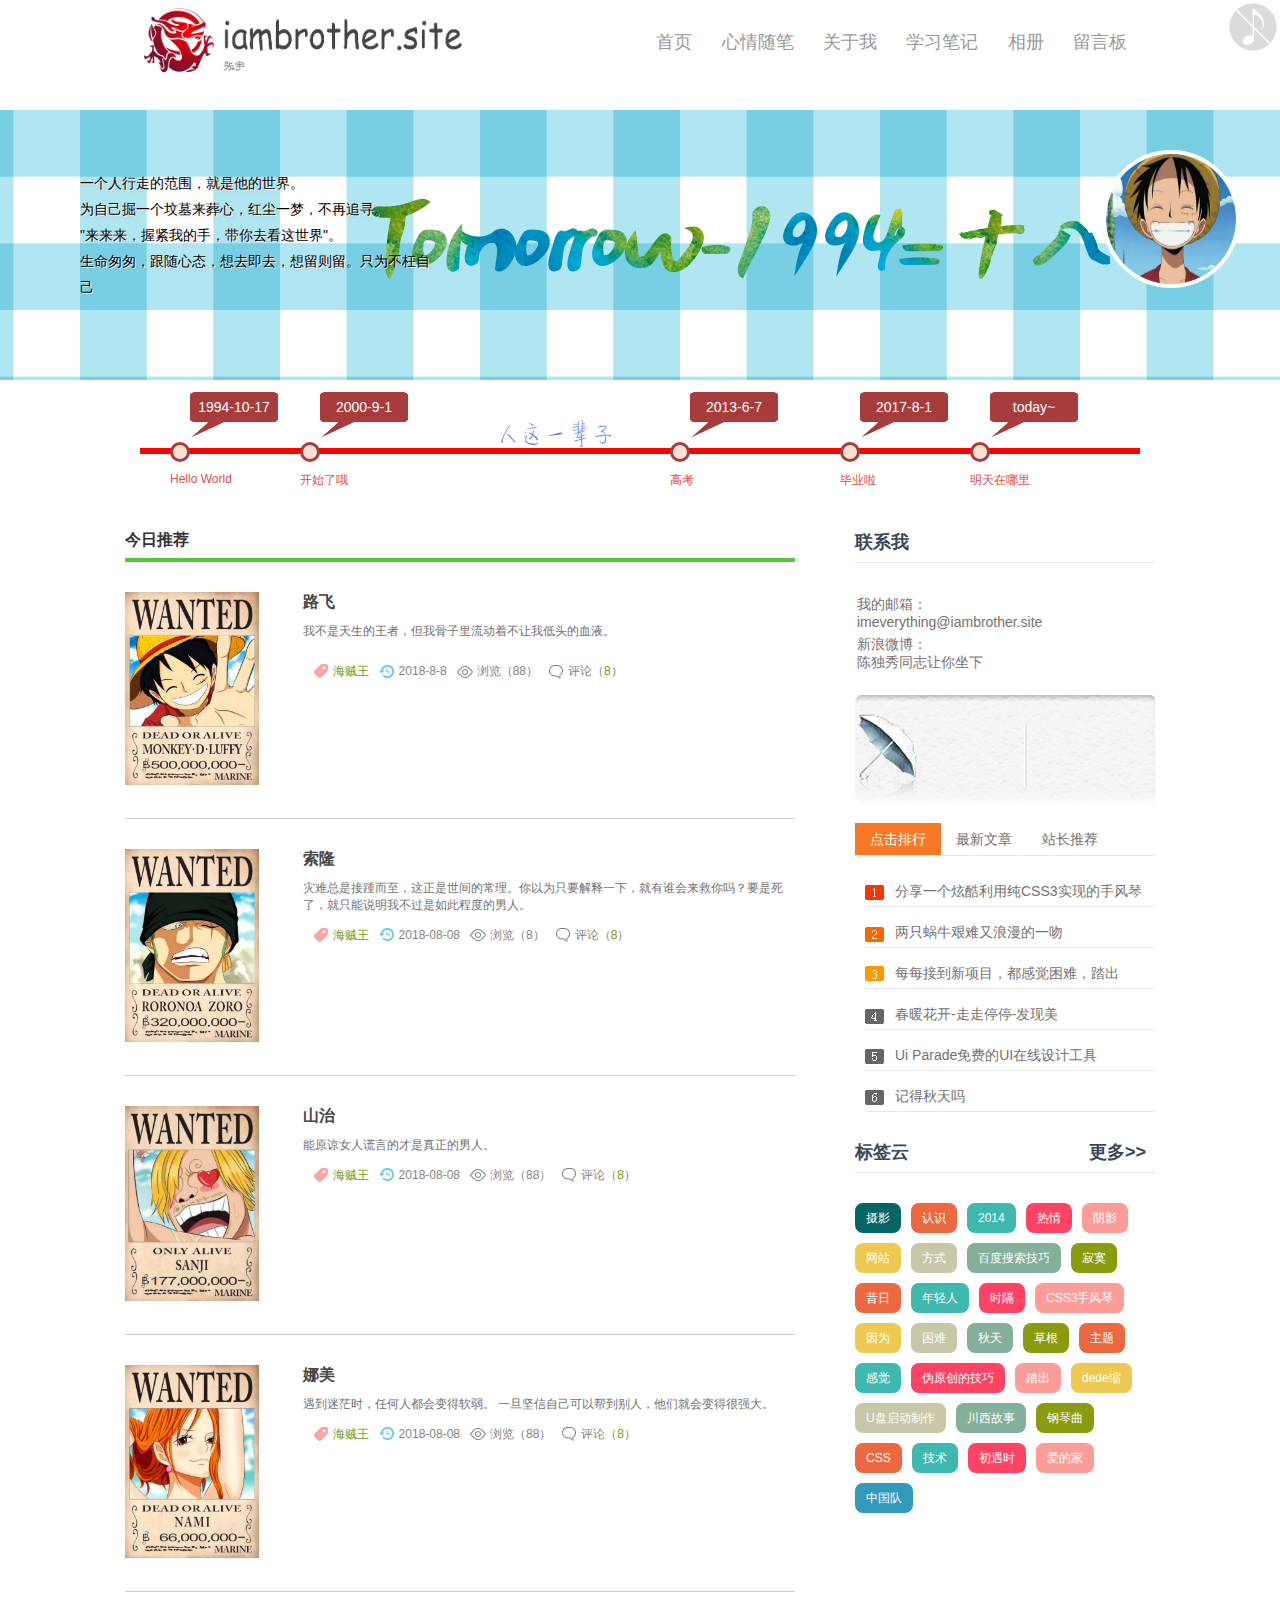
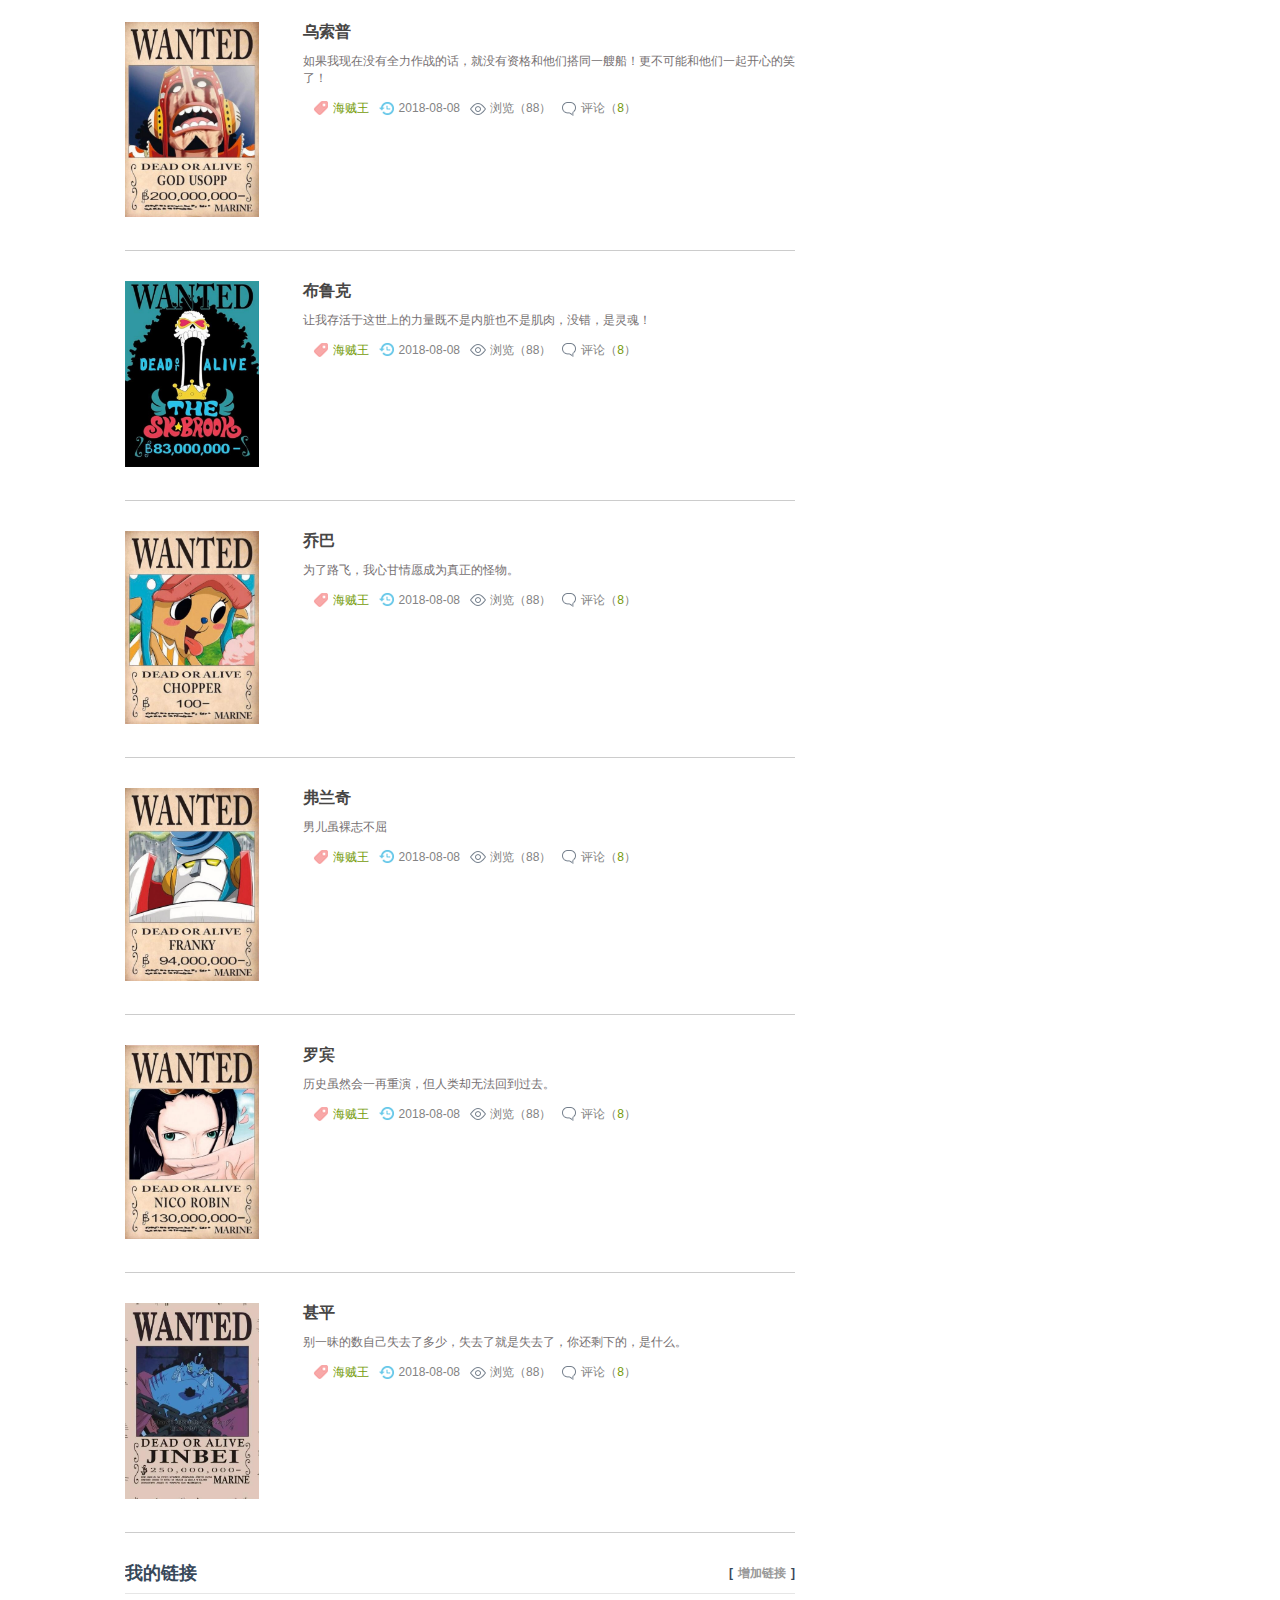
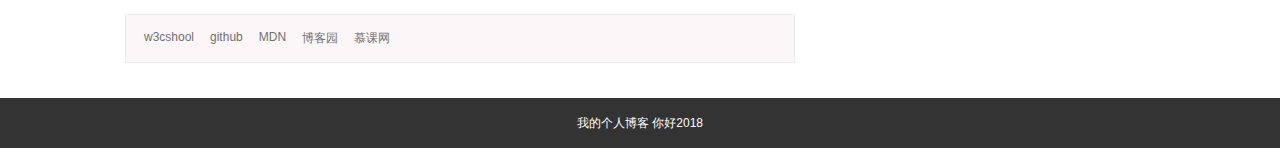
==== commit 6da97431: "代码清洁" ====
--- a/index.html
+++ b/index.html
@@ -63,7 +63,7 @@
     </div>
     <!-- memory-day end -->
     <!-- bgm start -->
-    <div style="display: block;z-index:999999" class="bgm">
+    <div style="z-index:999999" class="bgm">
         <audio src="bgm/周新诚 - 晚睡的姑娘.mp3" id="music" autoplay>你的浏览器不支持，请更新</audio>
         <div id="btn-music">
             <img src="img/music_off.png" alt="" id="btn-music-on" class="hide" />
@@ -174,7 +174,7 @@
                     <ul>
                         <li><a href='https://www.w3cschool.cn/' target='_blank'>w3cshool</a> </li>
                         <li><a href='https://github.com/' target='_blank'>github</a> </li>
-                        <li><a href='http://www.daqianduan.com/' target='_blank'>大前端</a> </li>
+                        <li><a href='https://developer.mozilla.org/zh-CN/' target='_blank'>MDN</a> </li>
                         <li><a href='https://www.cnblogs.com/' target='_blank'>博客园</a> </li>
                         <li><a href="https://www.imooc.com/" target="_block">慕课网</a></li>
                    </ul>
@@ -244,7 +244,7 @@
             </div>
    <!-- 切换卡 end -->
    <div class="cloud">
-                <h3>标签云<a href="#">更多>></a></h3>
+                <h3>标签云<a href="#">更多&gt;&gt;</a></h3>
                 <ul>
                     <li><a href="#" class='tagc1'>摄影</a></li>
                     <li><a href="#" class='tagc1'>认识</a></li>
--- a/CSS/index.css
+++ b/CSS/index.css
@@ -20,9 +20,9 @@
 
 header {
     width: 1000px;
-    margin: auto;
+    margin: 0 auto;
     height: 110px;
-    position: relative;
+    /*position: relative;*/
     overflow: hidden
 }
 
@@ -363,7 +363,7 @@
 
 .memorial_day {
     width: 1000px;
-    margin: 8px auto auto;
+    margin: 8px auto;
     overflow: hidden;
     position: relative;
     padding: 60px;
@@ -546,22 +546,6 @@
     border-bottom: #55c63b 4px solid;
 }
 
-.topnews h2 b {}
-
-.topnews h2 span {
-    float: right;
-    font-size: 12px;
-    font-weight: normal;
-}
-
-.topnews h2 span a {
-    display: inline-block;
-    padding: 0 5px;
-}
-
-.topnews h2 span a:hover {
-    color: #000
-}
 
 .blogs {
     padding: 30px 0;
@@ -573,15 +557,7 @@
 .blogs h3 {
     font-size: 16px;
     font-weight: bold;
-    transition: all .5s;
-    margin-bottom: 10px
-}
-
-.blogs h3.hong a {
-    color: #F00;
-    font-size: 16px;
-    font-weight: bold;
-    transition: all .5s;
+   /* transition: all .5s;*/
     margin-bottom: 10px
 }
 
@@ -824,6 +800,7 @@
 .cloud h3 a {
     font: normal 12px/40px;
     margin-left: 180px;
+    color: #38485A;
 }
 
 .cloud h3 a:hover {
@@ -852,7 +829,7 @@
 .cloud ul li a {
     color: #FFF
 }
-
+/*nth-child(n) 选择器匹配属于其父元素的第 N 个子元素，不论元素的类型,n 可以是数字、关键词或公式*/
 .cloud ul li:nth-child(8n-7) {
     background: #8A9B0F
 }
